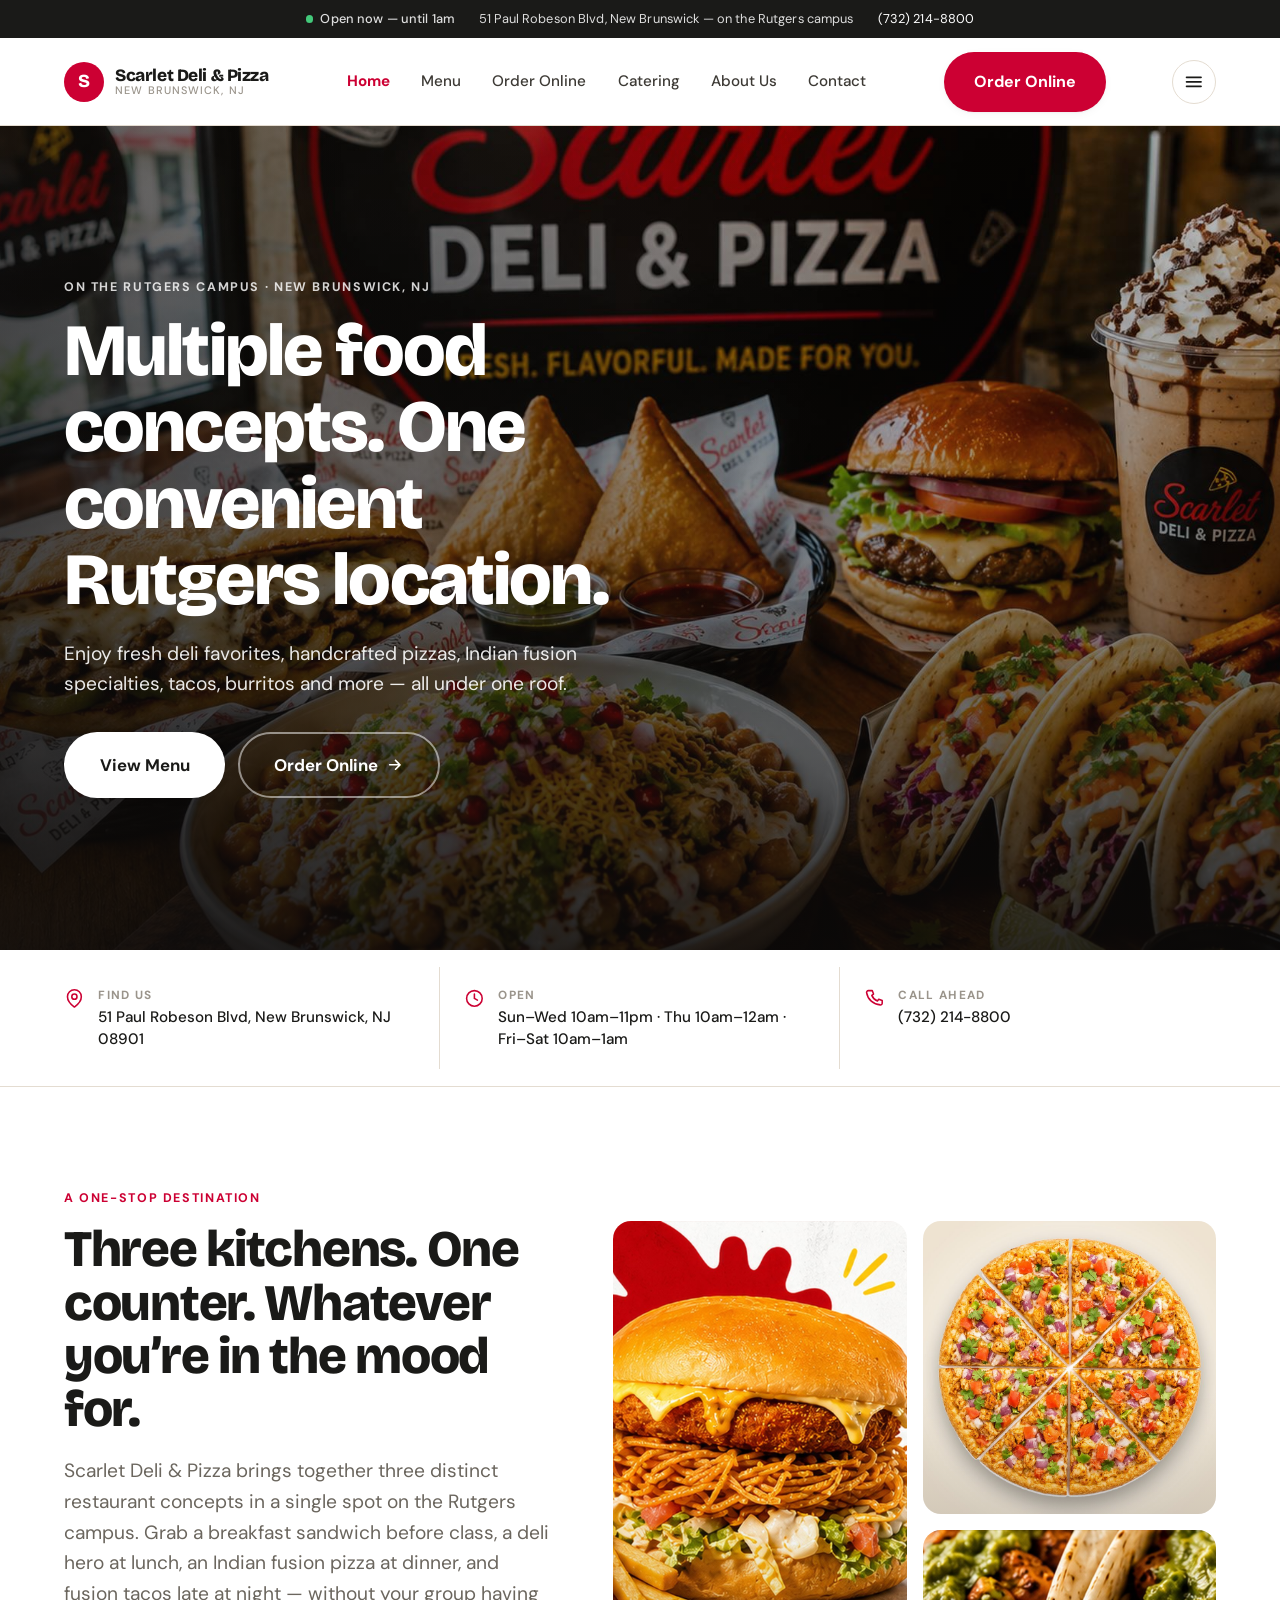
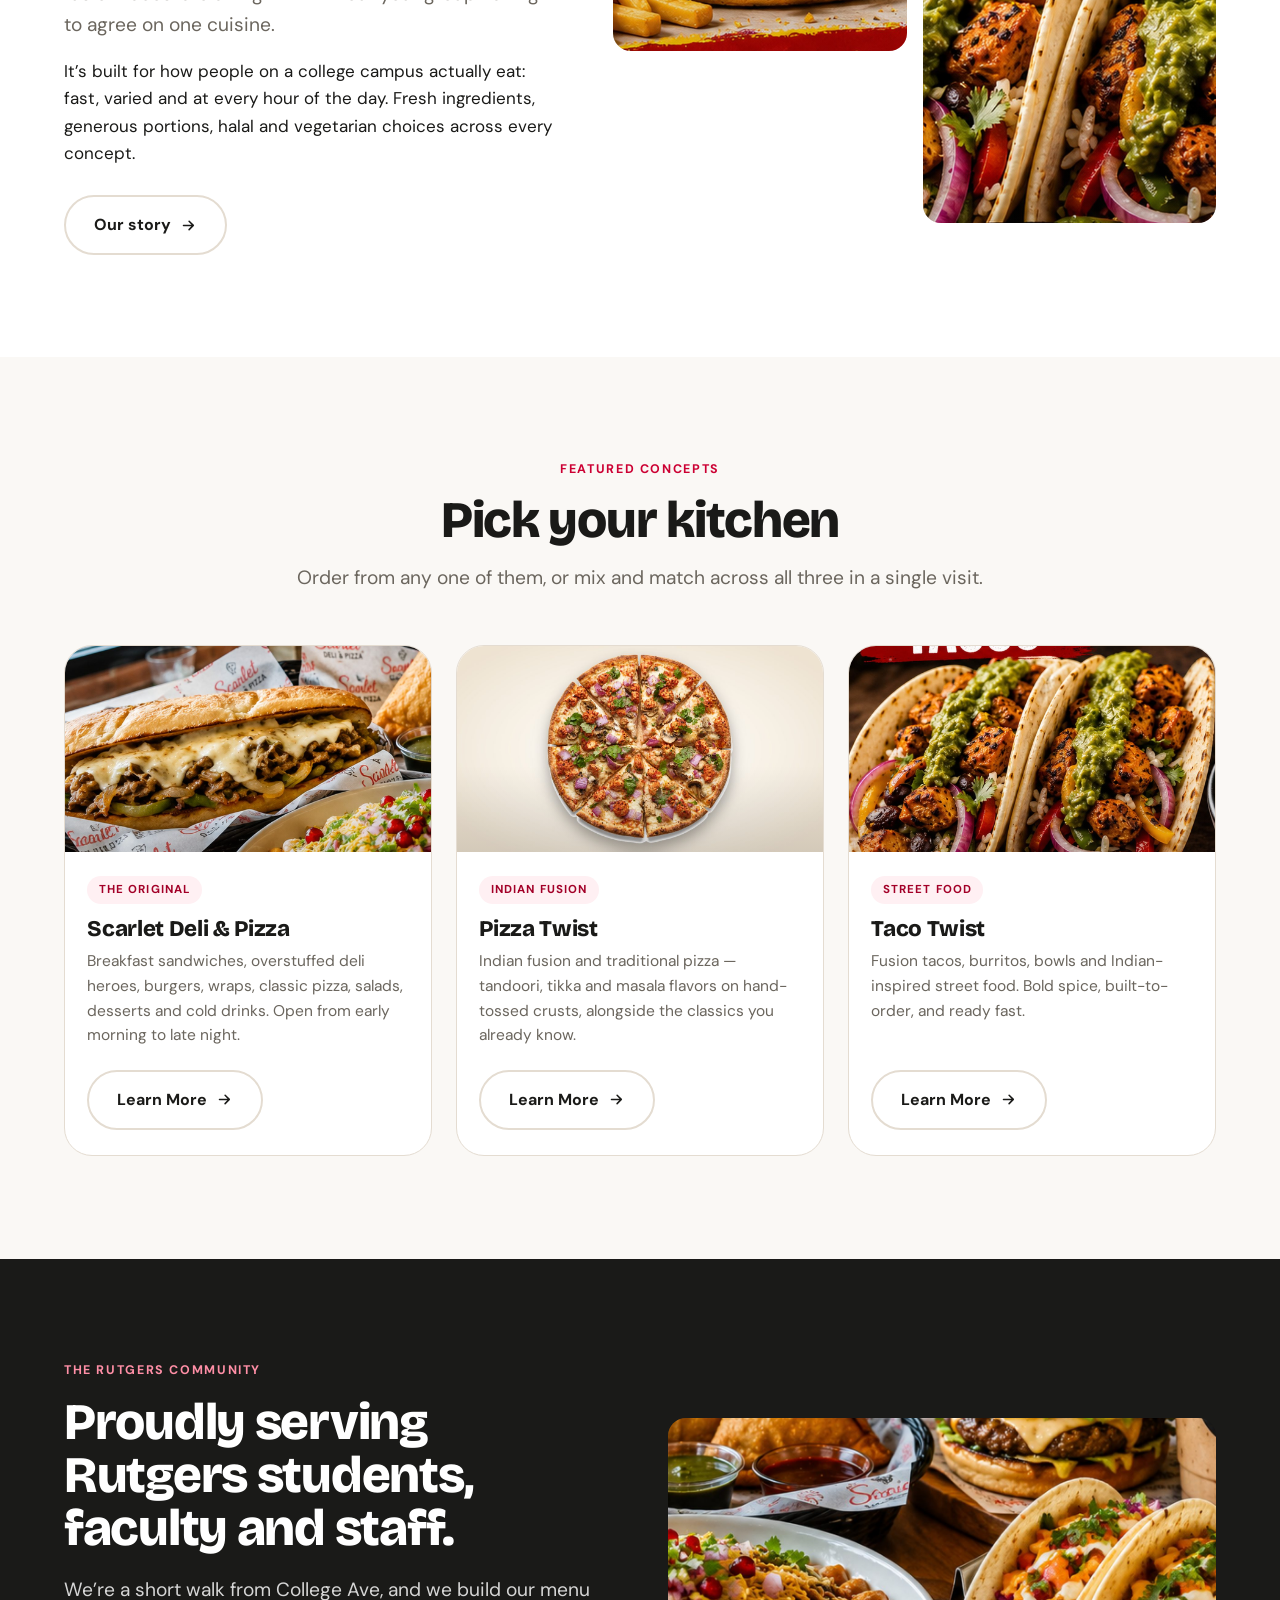
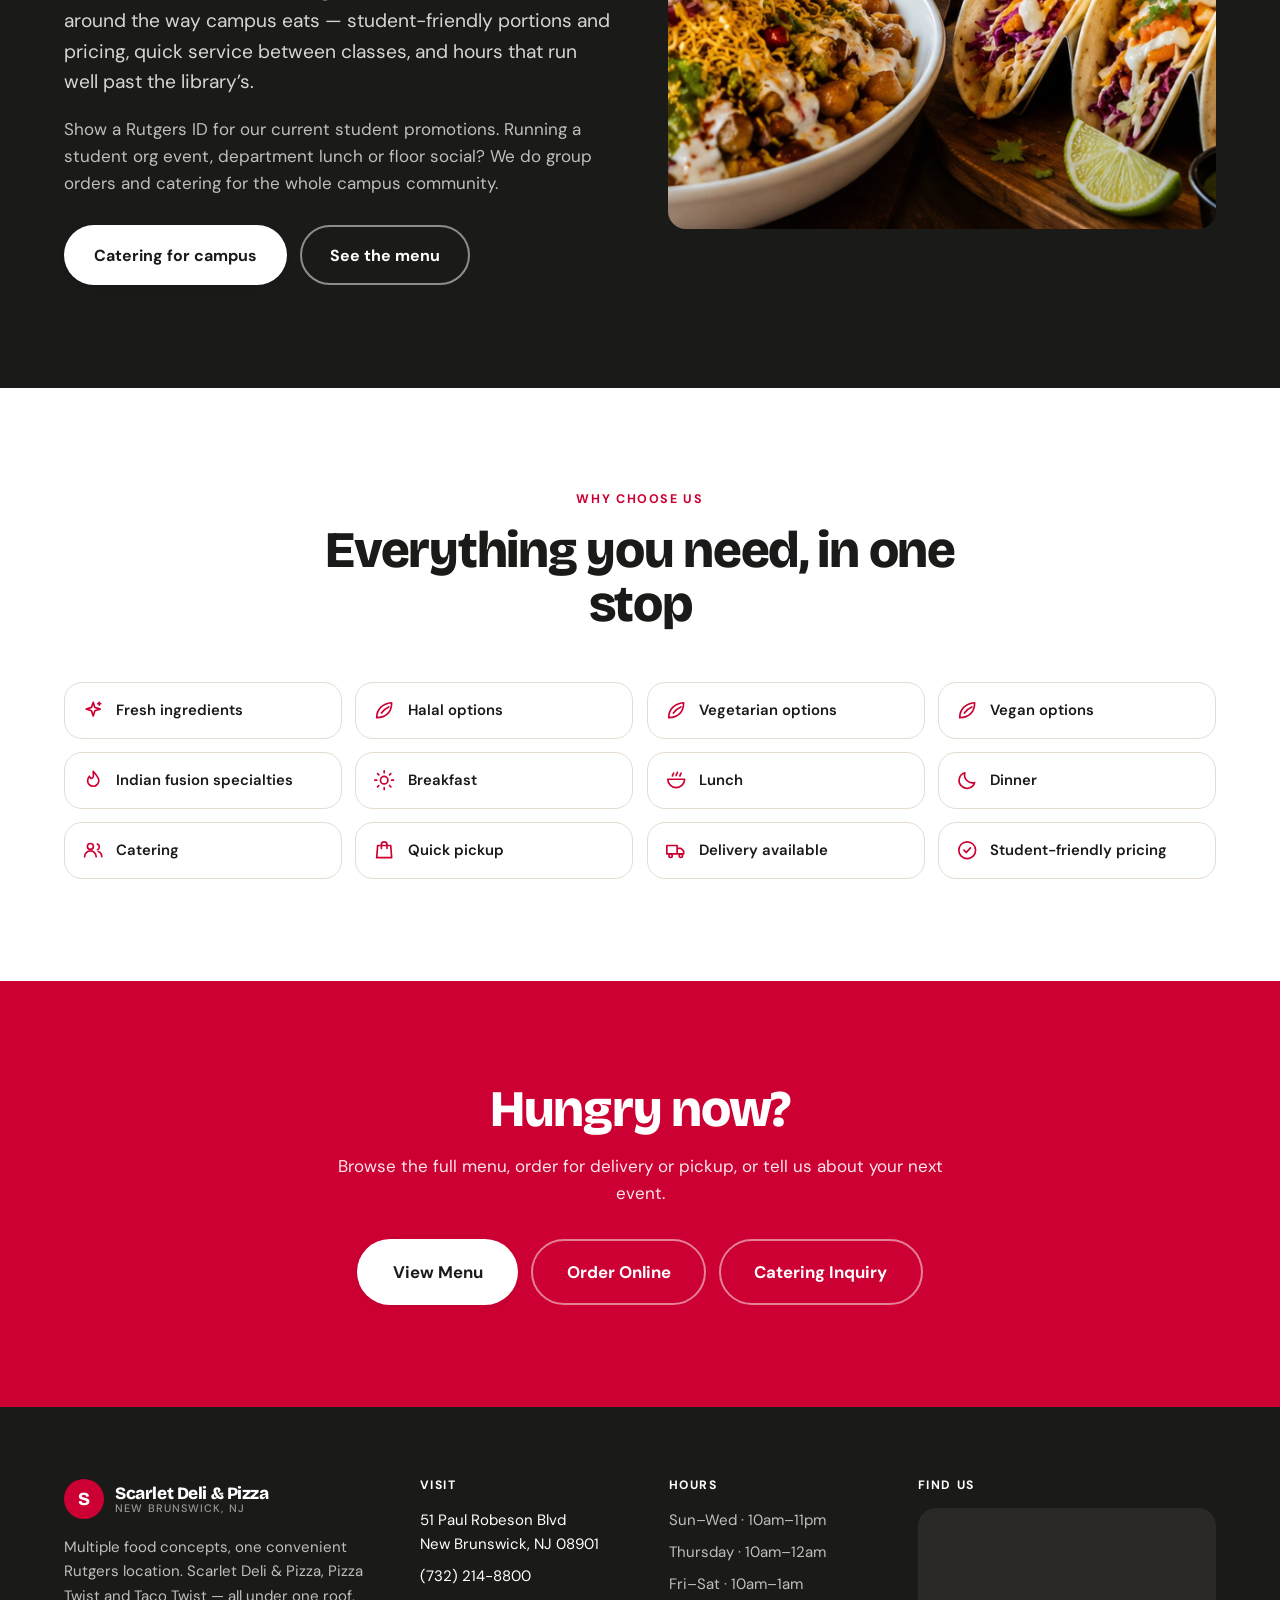
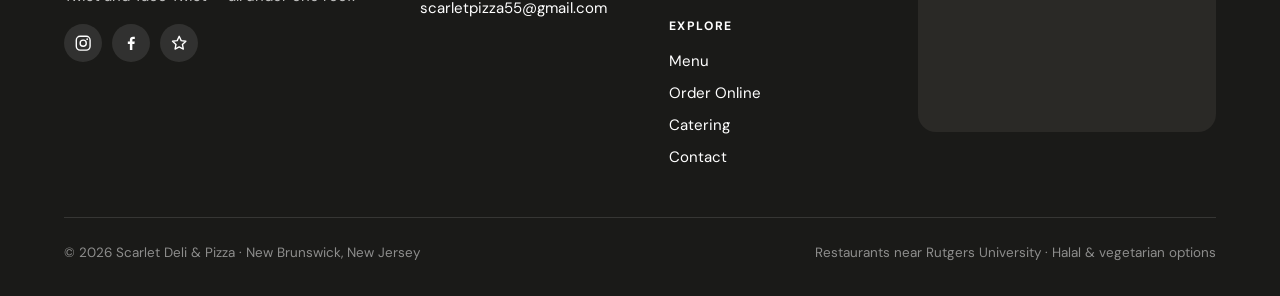
==== index.html @ 585b3545 "Initial Site" ====
<!DOCTYPE html>
<html lang="en">
<head>
<meta charset="utf-8">
<meta name="viewport" content="width=device-width, initial-scale=1">
<title>Scarlet Deli &amp; Pizza | Food Near Rutgers University, New Brunswick NJ</title>
<meta name="description" content="Multi-concept restaurant near Rutgers University in New Brunswick, NJ. Deli sandwiches, burgers, wraps and pizza, plus Pizza Twist Indian fusion pizza and Taco Twist fusion tacos. Halal and vegetarian options. Order online or call ahead.">
<link rel="canonical" href="https://scarletdelipizza.com/index.html">
<meta property="og:title" content="Scarlet Deli &amp; Pizza | Food Near Rutgers University, New Brunswick NJ">
<meta property="og:description" content="Multi-concept restaurant near Rutgers University in New Brunswick, NJ. Deli sandwiches, burgers, wraps and pizza, plus Pizza Twist Indian fusion pizza and Taco Twist fusion tacos. Halal and vegetarian options. Order online or call ahead.">
<meta property="og:type" content="restaurant">
<meta property="og:url" content="https://scarletdelipizza.com/index.html">
<meta name="theme-color" content="#CC0033">

<link rel="preconnect" href="https://fonts.googleapis.com">
<link rel="preconnect" href="https://fonts.gstatic.com" crossorigin>
<link href="https://fonts.googleapis.com/css2?family=Bricolage+Grotesque:opsz,wght@12..96,600;12..96,800&family=DM+Sans:opsz,wght@9..40,400;9..40,500;9..40,700&display=swap" rel="stylesheet">
<link rel="stylesheet" href="style.css">
<script>document.documentElement.className += " js";</script>

<script type="application/ld+json">
{
  "@context": "https://schema.org",
  "@type": "Restaurant",
  "name": "Scarlet Deli & Pizza",
  "description": "Multi-concept restaurant on the Rutgers University campus in New Brunswick, NJ. Deli sandwiches, burgers, wraps, pizza, plus Pizza Twist Indian fusion pizza and Taco Twist fusion tacos.",
  "address": {
    "@type": "PostalAddress",
    "streetAddress": "51 Paul Robeson Blvd",
    "addressLocality": "New Brunswick",
    "addressRegion": "NJ",
    "postalCode": "08901",
    "addressCountry": "US"
  },
  "telephone": "+1-732-214-8800",
  "servesCuisine": ["Deli", "Pizza", "Indian Fusion", "Mexican", "Halal"],
  "priceRange": "$$",
  "url": "https://scarletdelipizza.com/",
  "acceptsReservations": false,
  "openingHoursSpecification": [
    { "@type": "OpeningHoursSpecification", "dayOfWeek": ["Sunday","Monday","Tuesday","Wednesday"], "opens": "10:00", "closes": "23:00" },
    { "@type": "OpeningHoursSpecification", "dayOfWeek": "Thursday", "opens": "10:00", "closes": "00:00" },
    { "@type": "OpeningHoursSpecification", "dayOfWeek": ["Friday","Saturday"], "opens": "10:00", "closes": "01:00" }
  ]
}
</script>
</head>
<body>

<a class="skip" href="#main">Skip to content</a>

<div class="utility">
  <div class="wrap">
    <span class="status" id="status" data-open="unknown">
      <span class="dot" aria-hidden="true"></span>
      <span id="statusText">Open daily &mdash; see hours below</span>
    </span>
    <span>51 Paul Robeson Blvd, New Brunswick &mdash; on the Rutgers campus</span>
    <a href="tel:+17322148800">(732) 214-8800</a>
  </div>
</div>

<header class="site-header">
  <div class="wrap">
    <a class="brand" href="index.html">
      <span class="brand__mark" aria-hidden="true">S</span>
      <span class="brand__name">Scarlet Deli &amp; Pizza
        <span class="brand__sub">New Brunswick, NJ</span>
      </span>
    </a>

    <nav class="nav" aria-label="Main">
        <a href="index.html" aria-current="page">Home</a>
        <a href="menu.html">Menu</a>
        <a href="order.html">Order Online</a>
        <a href="catering.html">Catering</a>
        <a href="about.html">About Us</a>
        <a href="contact.html">Contact</a>
    </nav>

    <a class="btn header-cta" href="order.html">Order Online</a>

    <button class="menu-toggle" id="menuToggle" aria-expanded="false" aria-controls="mobileNav" aria-label="Open menu">
      <svg class="icon-open" viewBox="0 0 24 24" fill="none" stroke="currentColor" stroke-width="2" stroke-linecap="round" aria-hidden="true"><path d="M4 7h16M4 12h16M4 17h16"/></svg>
      <svg class="icon-close" viewBox="0 0 24 24" fill="none" stroke="currentColor" stroke-width="2" stroke-linecap="round" aria-hidden="true"><path d="M6 6l12 12M18 6L6 18"/></svg>
    </button>
  </div>

  <div class="mobile-nav" id="mobileNav">
    <a href="index.html" aria-current="page">Home</a>
    <a href="menu.html">Menu</a>
    <a href="order.html">Order Online</a>
    <a href="catering.html">Catering</a>
    <a href="about.html">About Us</a>
    <a href="contact.html">Contact</a>
    <a class="btn btn--block" href="order.html">Order Online</a>
  </div>
</header>

<main id="main">

  <!-- ========== HERO — photo: img/hero-home.jpg ========== -->
  <section class="hero">
    <div class="hero__media" style="background-image:url('img/hero-home.jpg')" aria-hidden="true"></div>
    <div class="hero__scrim" aria-hidden="true"></div>
    <div class="wrap">
      <div class="hero__inner">
        <p class="eyebrow eyebrow--light">On the Rutgers campus &middot; New Brunswick, NJ</p>
        <h1 class="h-xl">Multiple food concepts. One convenient Rutgers location.</h1>
        <p class="lede lede--light">Enjoy fresh deli favorites, handcrafted pizzas, Indian fusion
          specialties, tacos, burritos and more &mdash; all under one roof.</p>
        <div class="btn-row">
          <a class="btn btn--lg btn--onDark" href="menu.html">View Menu</a>
          <a class="btn btn--lg btn--ghostDark" href="order.html">Order Online <svg viewBox="0 0 24 24" fill="none" stroke="currentColor" stroke-width="2.2" stroke-linecap="round" stroke-linejoin="round" aria-hidden="true"><path d="M5 12h13M13 6l6 6-6 6"/></svg></a>
        </div>
      </div>
    </div>
  </section>

  <section class="infobar">
    <div class="wrap">
      <dl class="infobar__cell">
        <svg viewBox="0 0 24 24" fill="none" stroke="currentColor" stroke-width="1.8" stroke-linecap="round" stroke-linejoin="round" aria-hidden="true"><path d="M20 10c0 6-8 12-8 12s-8-6-8-12a8 8 0 0 1 16 0Z"/><circle cx="12" cy="10" r="3"/></svg>
        <div><dt>Find us</dt>
        <dd><a href="https://maps.google.com/?q=51+Paul+Robeson+Blvd,+New+Brunswick,+NJ+08901">51 Paul Robeson Blvd, New Brunswick, NJ 08901</a></dd></div>
      </dl>
      <dl class="infobar__cell">
        <svg viewBox="0 0 24 24" fill="none" stroke="currentColor" stroke-width="1.8" stroke-linecap="round" stroke-linejoin="round" aria-hidden="true"><circle cx="12" cy="12" r="9"/><path d="M12 7v5l3.5 2"/></svg>
        <div><dt>Open</dt>
        <dd>Sun&ndash;Wed 10am&ndash;11pm &middot; Thu 10am&ndash;12am &middot; Fri&ndash;Sat 10am&ndash;1am</dd></div>
      </dl>
      <dl class="infobar__cell">
        <svg viewBox="0 0 24 24" fill="none" stroke="currentColor" stroke-width="1.8" stroke-linecap="round" stroke-linejoin="round" aria-hidden="true"><path d="M6.5 3h3l1.5 4-2 1.5a12 12 0 0 0 6.5 6.5L17 13l4 1.5v3a2 2 0 0 1-2.2 2A17 17 0 0 1 3 5.2 2 2 0 0 1 5 3h1.5Z"/></svg>
        <div><dt>Call ahead</dt>
        <dd><a href="tel:+17322148800">(732) 214-8800</a></dd></div>
      </dl>
    </div>
  </section>

  <!-- ========== ABOUT ========== -->
  <section class="section">
    <div class="wrap">
      <div class="split split--wideMedia">
        <div class="reveal">
          <p class="eyebrow">A one-stop destination</p>
          <h2 class="h-lg">Three kitchens. One counter. Whatever you&rsquo;re in the mood for.</h2>
          <p class="lede" style="margin-top:1.25rem">Scarlet Deli &amp; Pizza brings together three
            distinct restaurant concepts in a single spot on the Rutgers campus. Grab a breakfast
            sandwich before class, a deli hero at lunch, an Indian fusion pizza at dinner, and
            fusion tacos late at night &mdash; without your group having to agree on one cuisine.</p>
          <p>It&rsquo;s built for how people on a college campus actually eat: fast, varied and
            at every hour of the day. Fresh ingredients, generous portions, halal and vegetarian
            choices across every concept.</p>
          <div class="btn-row" style="margin-top:1.75rem">
            <a class="btn btn--outline" href="about.html">Our story <svg viewBox="0 0 24 24" fill="none" stroke="currentColor" stroke-width="2.2" stroke-linecap="round" stroke-linejoin="round" aria-hidden="true"><path d="M5 12h13M13 6l6 6-6 6"/></svg></a>
          </div>
        </div>
        <div class="media-stack reveal">
          <div class="photo" style="background-image:url('img/tall-burger.jpg')"></div>
          <div class="photo photo--square" style="background-image:url('img/sq-tikka-pizza.jpg')"></div>
          <div class="photo photo--square" style="background-image:url('img/sq-tacos.jpg')"></div>
        </div>
      </div>
    </div>
  </section>

  <!-- ========== FEATURED CONCEPTS ========== -->
  <section class="section section--canvas">
    <div class="wrap">
      <div class="section-head is-centred reveal">
        <p class="eyebrow">Featured concepts</p>
        <h2 class="h-lg">Pick your kitchen</h2>
        <p class="lede">Order from any one of them, or mix and match across all three in a single visit.</p>
      </div>

      <div class="grid grid--3">

        <article class="card reveal">
          <div class="photo photo--wide" style="background-image:url('img/card-deli.jpg')"></div>
          <div class="card__body">
            <span class="card__tag">The original</span>
            <h3 class="h-sm">Scarlet Deli &amp; Pizza</h3>
            <p>Breakfast sandwiches, overstuffed deli heroes, burgers, wraps, classic pizza,
              salads, desserts and cold drinks. Open from early morning to late night.</p>
            <a class="btn btn--outline" href="menu.html#scarlet-menu">Learn More <svg viewBox="0 0 24 24" fill="none" stroke="currentColor" stroke-width="2.2" stroke-linecap="round" stroke-linejoin="round" aria-hidden="true"><path d="M5 12h13M13 6l6 6-6 6"/></svg></a>
          </div>
        </article>

        <article class="card reveal">
          <div class="photo photo--wide" style="background-image:url('img/card-pizzatwist.jpg')"></div>
          <div class="card__body">
            <span class="card__tag">Indian fusion</span>
            <h3 class="h-sm">Pizza Twist</h3>
            <p>Indian fusion and traditional pizza &mdash; tandoori, tikka and masala flavors on
              hand-tossed crusts, alongside the classics you already know.</p>
            <a class="btn btn--outline" href="menu.html#pizza-twist">Learn More <svg viewBox="0 0 24 24" fill="none" stroke="currentColor" stroke-width="2.2" stroke-linecap="round" stroke-linejoin="round" aria-hidden="true"><path d="M5 12h13M13 6l6 6-6 6"/></svg></a>
          </div>
        </article>

        <article class="card reveal">
          <div class="photo photo--wide" style="background-image:url('img/card-tacotwist.jpg')"></div>
          <div class="card__body">
            <span class="card__tag">Street food</span>
            <h3 class="h-sm">Taco Twist</h3>
            <p>Fusion tacos, burritos, bowls and Indian-inspired street food. Bold spice,
              built-to-order, and ready fast.</p>
            <a class="btn btn--outline" href="menu.html#taco-twist">Learn More <svg viewBox="0 0 24 24" fill="none" stroke="currentColor" stroke-width="2.2" stroke-linecap="round" stroke-linejoin="round" aria-hidden="true"><path d="M5 12h13M13 6l6 6-6 6"/></svg></a>
          </div>
        </article>

      </div>
    </div>
  </section>

  <!-- ========== RUTGERS COMMUNITY ========== -->
  <section class="section section--ink">
    <div class="wrap">
      <div class="split split--reverse">
        <div class="photo reveal" style="background-image:url('img/community.jpg');aspect-ratio:4/3"></div>
        <div class="reveal">
          <p class="eyebrow" style="color:#FF8FA6">The Rutgers community</p>
          <h2 class="h-lg">Proudly serving Rutgers students, faculty and staff.</h2>
          <p class="lede" style="color:rgba(255,255,255,.82);margin-top:1.25rem">
            We&rsquo;re a short walk from College Ave, and we build our menu around the way campus
            eats &mdash; student-friendly portions and pricing, quick service between classes,
            and hours that run well past the library&rsquo;s.</p>
          <p style="color:rgba(255,255,255,.72)">Show a Rutgers ID for our current student promotions.
            Running a student org event, department lunch or floor social? We do group orders and
            catering for the whole campus community.</p>
          <div class="btn-row" style="margin-top:1.75rem">
            <a class="btn btn--onDark" href="catering.html">Catering for campus</a>
            <a class="btn btn--ghostDark" href="menu.html">See the menu</a>
          </div>
        </div>
      </div>
    </div>
  </section>

  <!-- ========== WHY CHOOSE US ========== -->
  <section class="section">
    <div class="wrap">
      <div class="section-head is-centred reveal">
        <p class="eyebrow">Why choose us</p>
        <h2 class="h-lg">Everything you need, in one stop</h2>
      </div>
      <div class="features">
        <div class="feature reveal"><svg viewBox="0 0 24 24" fill="none" stroke="currentColor" stroke-width="1.8" stroke-linecap="round" stroke-linejoin="round" aria-hidden="true"><path d="M12 3.5 13.8 9 19.5 10.8 13.8 12.6 12 18.2 10.2 12.6 4.5 10.8 10.2 9z"/><path d="M18.5 3.5v3M17 5h3"/></svg><span>Fresh ingredients</span></div>
        <div class="feature reveal"><svg viewBox="0 0 24 24" fill="none" stroke="currentColor" stroke-width="1.8" stroke-linecap="round" stroke-linejoin="round" aria-hidden="true"><path d="M4 20c0-9 6-15 16-16 0 10-6 16-16 16Z"/><path d="M9 15c2-3 4.5-5 8-6.5"/></svg><span>Halal options</span></div>
        <div class="feature reveal"><svg viewBox="0 0 24 24" fill="none" stroke="currentColor" stroke-width="1.8" stroke-linecap="round" stroke-linejoin="round" aria-hidden="true"><path d="M4 20c0-9 6-15 16-16 0 10-6 16-16 16Z"/><path d="M9 15c2-3 4.5-5 8-6.5"/></svg><span>Vegetarian options</span></div>
        <div class="feature reveal"><svg viewBox="0 0 24 24" fill="none" stroke="currentColor" stroke-width="1.8" stroke-linecap="round" stroke-linejoin="round" aria-hidden="true"><path d="M4 20c0-9 6-15 16-16 0 10-6 16-16 16Z"/><path d="M9 15c2-3 4.5-5 8-6.5"/></svg><span>Vegan options</span></div>
        <div class="feature reveal"><svg viewBox="0 0 24 24" fill="none" stroke="currentColor" stroke-width="1.8" stroke-linecap="round" stroke-linejoin="round" aria-hidden="true"><path d="M12 2.5c3.5 4 6 6.5 6 10a6 6 0 0 1-12 0c0-2 .8-3.4 2-4.8.4 1.4 1.3 2.3 2.4 2.3 1.6 0 2.2-1.6 1.6-7.5Z"/></svg><span>Indian fusion specialties</span></div>
        <div class="feature reveal"><svg viewBox="0 0 24 24" fill="none" stroke="currentColor" stroke-width="1.8" stroke-linecap="round" stroke-linejoin="round" aria-hidden="true"><circle cx="12" cy="12" r="4"/><path d="M12 2v2M12 20v2M4.9 4.9l1.4 1.4M17.7 17.7l1.4 1.4M2 12h2M20 12h2M4.9 19.1l1.4-1.4M17.7 6.3l1.4-1.4"/></svg><span>Breakfast</span></div>
        <div class="feature reveal"><svg viewBox="0 0 24 24" fill="none" stroke="currentColor" stroke-width="1.8" stroke-linecap="round" stroke-linejoin="round" aria-hidden="true"><path d="M3 11h18a9 9 0 0 1-9 9 9 9 0 0 1-9-9Z"/><path d="M8 7.5c0-1.5 1.2-2 1.2-3M12 7c0-1.8 1.4-2.3 1.4-3.5M16 7.5c0-1.5 1.2-2 1.2-3"/></svg><span>Lunch</span></div>
        <div class="feature reveal"><svg viewBox="0 0 24 24" fill="none" stroke="currentColor" stroke-width="1.8" stroke-linecap="round" stroke-linejoin="round" aria-hidden="true"><path d="M20 14.5A8.5 8.5 0 0 1 9.5 4a8.5 8.5 0 1 0 10.5 10.5Z"/></svg><span>Dinner</span></div>
        <div class="feature reveal"><svg viewBox="0 0 24 24" fill="none" stroke="currentColor" stroke-width="1.8" stroke-linecap="round" stroke-linejoin="round" aria-hidden="true"><circle cx="9" cy="8" r="3.2"/><path d="M2.8 19a6.2 6.2 0 0 1 12.4 0"/><path d="M16.5 5.5a3.2 3.2 0 0 1 0 6M17.5 13.4A6.2 6.2 0 0 1 21.2 19"/></svg><span>Catering</span></div>
        <div class="feature reveal"><svg viewBox="0 0 24 24" fill="none" stroke="currentColor" stroke-width="1.8" stroke-linecap="round" stroke-linejoin="round" aria-hidden="true"><path d="M5 7h14l1 13H4L5 7Z"/><path d="M9 10V6a3 3 0 0 1 6 0v4"/></svg><span>Quick pickup</span></div>
        <div class="feature reveal"><svg viewBox="0 0 24 24" fill="none" stroke="currentColor" stroke-width="1.8" stroke-linecap="round" stroke-linejoin="round" aria-hidden="true"><path d="M2 7h11v9H2zM13 10h4l3 3v3h-7z"/><circle cx="6" cy="18" r="1.8"/><circle cx="17" cy="18" r="1.8"/></svg><span>Delivery available</span></div>
        <div class="feature reveal"><svg viewBox="0 0 24 24" fill="none" stroke="currentColor" stroke-width="1.8" stroke-linecap="round" stroke-linejoin="round" aria-hidden="true"><circle cx="12" cy="12" r="9"/><path d="m8.5 12 2.5 2.5 4.5-5"/></svg><span>Student-friendly pricing</span></div>
      </div>
    </div>
  </section>

  <!-- ========== CTA ========== -->
  <section class="section cta-band">
    <div class="wrap">
      <h2 class="h-lg">Hungry now?</h2>
      <p>Browse the full menu, order for delivery or pickup, or tell us about your next event.</p>
      <div class="btn-row">
        <a class="btn btn--lg btn--onDark" href="menu.html">View Menu</a>
        <a class="btn btn--lg btn--ghostDark" href="order.html">Order Online</a>
        <a class="btn btn--lg btn--ghostDark" href="catering.html">Catering Inquiry</a>
      </div>
    </div>
  </section>

</main>

<footer class="site-footer">
  <div class="wrap">
    <div class="footer-grid">

      <div class="footer-brand">
        <a class="brand" href="index.html">
          <span class="brand__mark" aria-hidden="true">S</span>
          <span class="brand__name">Scarlet Deli &amp; Pizza
            <span class="brand__sub">New Brunswick, NJ</span>
          </span>
        </a>
        <p>Multiple food concepts, one convenient Rutgers location. Scarlet Deli &amp; Pizza,
          Pizza Twist and Taco Twist &mdash; all under one roof.</p>
        <div class="socials">
          <a href="#" aria-label="Instagram"><svg viewBox="0 0 24 24" fill="none" stroke="currentColor" stroke-width="1.8" aria-hidden="true"><rect x="3" y="3" width="18" height="18" rx="5"/><circle cx="12" cy="12" r="4"/><circle cx="17.2" cy="6.8" r="1.1" fill="currentColor" stroke="none"/></svg></a>
          <a href="#" aria-label="Facebook"><svg viewBox="0 0 24 24" fill="currentColor" aria-hidden="true"><path d="M13.5 21v-8h2.7l.4-3.1h-3.1V7.9c0-.9.25-1.5 1.55-1.5h1.65V3.63A22 22 0 0 0 14.3 3.5c-2.4 0-4 1.46-4 4.15V9.9H7.6V13h2.7v8z"/></svg></a>
          <a href="https://maps.google.com/?q=51+Paul+Robeson+Blvd,+New+Brunswick,+NJ+08901" aria-label="Google Business Profile"><svg viewBox="0 0 24 24" fill="none" stroke="currentColor" stroke-width="1.8" stroke-linecap="round" stroke-linejoin="round" aria-hidden="true"><path d="m12 3 2.6 5.6 6.1.8-4.5 4.2 1.2 6L12 16.8 6.6 19.6l1.2-6L3.3 9.4l6.1-.8z"/></svg></a>
        </div>
      </div>

      <div>
        <h4>Visit</h4>
        <p><a href="https://maps.google.com/?q=51+Paul+Robeson+Blvd,+New+Brunswick,+NJ+08901">51 Paul Robeson Blvd<br>New Brunswick, NJ 08901</a></p>
        <p><a href="tel:+17322148800">(732) 214-8800</a></p>
        <p><a href="mailto:scarletpizza55@gmail.com">scarletpizza55@gmail.com</a></p>
      </div>

      <div>
        <h4>Hours</h4>
        <ul>
          <li>Sun&ndash;Wed &middot; 10am&ndash;11pm</li>
          <li>Thursday &middot; 10am&ndash;12am</li>
          <li>Fri&ndash;Sat &middot; 10am&ndash;1am</li>
        </ul>
        <h4 style="margin-top:1.5rem">Explore</h4>
        <ul>
          <li><a href="menu.html">Menu</a></li>
          <li><a href="order.html">Order Online</a></li>
          <li><a href="catering.html">Catering</a></li>
          <li><a href="contact.html">Contact</a></li>
        </ul>
      </div>

      <div>
        <h4>Find us</h4>
        <div class="footer-map">
          <iframe src="https://www.google.com/maps?q=51+Paul+Robeson+Blvd,+New+Brunswick,+NJ+08901&amp;output=embed"
                  loading="lazy" referrerpolicy="no-referrer-when-downgrade"
                  title="Map to Scarlet Deli and Pizza"></iframe>
        </div>
      </div>

    </div>

    <div class="colophon">
      <span>&copy; <span id="year">2026</span> Scarlet Deli &amp; Pizza &middot; New Brunswick, New Jersey</span>
      <span>Restaurants near Rutgers University &middot; Halal &amp; vegetarian options</span>
    </div>
  </div>
</footer>

<script src="app.js"></script>
</body>
</html>
---- style.css ----
/* ============================================================
   Scarlet Deli & Pizza
   Modern fast-casual. White canvas, Rutgers scarlet accent.
   All design tokens live in :root — change them once, here.
   ============================================================ */

:root {
  /* Colour */
  --white:       #FFFFFF;
  --canvas:      #FAF8F5;
  --sand:        #F1ECE4;
  --sand-line:   #E4DCD1;
  --ink:         #1A1A18;
  --ink-2:       #3D3A35;
  --ink-soft:    #6B665E;
  --ink-faint:   #9A948B;
  --scarlet:     #CC0033;
  --scarlet-dk:  #A30028;
  --scarlet-tint:#FFF0F3;
  --leaf:        #2E7D52;
  --leaf-tint:   #EDF6F1;

  /* Type */
  --display: 'Bricolage Grotesque', 'Helvetica Neue', sans-serif;
  --body:    'DM Sans', -apple-system, BlinkMacSystemFont, sans-serif;

  /* Shape */
  --r-sm: 10px;
  --r:    18px;
  --r-lg: 28px;
  --pill: 999px;

  /* Elevation */
  --e1: 0 1px 2px rgba(26,26,24,.04), 0 2px 8px rgba(26,26,24,.04);
  --e2: 0 2px 4px rgba(26,26,24,.04), 0 12px 32px rgba(26,26,24,.08);
  --e3: 0 4px 8px rgba(26,26,24,.05), 0 24px 56px rgba(26,26,24,.12);

  /* Layout */
  --wrap: 75rem;
  --gutter: 1.5rem;
  --section: clamp(3.75rem, 8vw, 7rem);
}

*, *::before, *::after { box-sizing: border-box; }

html { -webkit-text-size-adjust: 100%; scroll-behavior: smooth; scroll-padding-top: 6rem; }

body {
  margin: 0;
  background: var(--white);
  color: var(--ink);
  font-family: var(--body);
  font-size: 1.0625rem;
  line-height: 1.6;
  -webkit-font-smoothing: antialiased;
  overflow-x: hidden;
}

img, svg { max-width: 100%; display: block; }
a { color: var(--scarlet-dk); }

:focus-visible { outline: 3px solid var(--scarlet); outline-offset: 3px; border-radius: 4px; }

.wrap { width: 100%; max-width: var(--wrap); margin-inline: auto; padding-inline: var(--gutter); }
.wrap--narrow { max-width: 52rem; }

.sr-only {
  position: absolute; width: 1px; height: 1px; padding: 0; margin: -1px;
  overflow: hidden; clip: rect(0 0 0 0); white-space: nowrap; border: 0;
}

.skip {
  position: absolute; left: -9999px; top: 0; z-index: 200;
  background: var(--ink); color: #fff; padding: .8rem 1.2rem; border-radius: 0 0 var(--r-sm) 0;
}
.skip:focus { left: 0; }

/* ============================================================
   Typography
   ============================================================ */

h1, h2, h3, h4 {
  font-family: var(--display);
  font-weight: 800;
  letter-spacing: -.025em;
  line-height: 1.04;
  margin: 0;
  font-variation-settings: "wdth" 100;
}

.h-xl { font-size: clamp(2.6rem, 6.2vw, 4.6rem); }
.h-lg { font-size: clamp(2.1rem, 4.4vw, 3.2rem); }
.h-md { font-size: clamp(1.5rem, 2.6vw, 2rem); }
.h-sm { font-size: clamp(1.2rem, 2vw, 1.4rem); letter-spacing: -.015em; }

.eyebrow {
  font-family: var(--body);
  font-size: .78rem; font-weight: 700;
  letter-spacing: .13em; text-transform: uppercase;
  color: var(--scarlet); margin: 0 0 .9rem;
}
.eyebrow--light { color: rgba(255,255,255,.82); }

.lede { font-size: clamp(1.05rem, 1.5vw, 1.2rem); color: var(--ink-soft); line-height: 1.6; }
.lede--light { color: rgba(255,255,255,.9); }

p { margin: 0 0 1.1rem; }
p:last-child { margin-bottom: 0; }

/* ============================================================
   Buttons
   ============================================================ */

.btn {
  display: inline-flex; align-items: center; justify-content: center; gap: .55rem;
  font-family: var(--body); font-weight: 700; font-size: 1rem;
  padding: .95rem 1.75rem; border-radius: var(--pill);
  border: 2px solid transparent; text-decoration: none; cursor: pointer;
  background: var(--scarlet); color: #fff;
  transition: background .18s ease, transform .18s ease, box-shadow .18s ease, color .18s ease;
  box-shadow: var(--e1);
}
.btn:hover { background: var(--scarlet-dk); transform: translateY(-2px); box-shadow: var(--e2); }
.btn:active { transform: translateY(0); }

.btn--ink { background: var(--ink); }
.btn--ink:hover { background: #000; }

.btn--outline { background: transparent; color: var(--ink); border-color: var(--sand-line); box-shadow: none; }
.btn--outline:hover { background: var(--canvas); border-color: var(--ink); color: var(--ink); }

.btn--onDark { background: #fff; color: var(--ink); }
.btn--onDark:hover { background: #fff; color: var(--scarlet); }

.btn--ghostDark { background: transparent; color: #fff; border-color: rgba(255,255,255,.5); box-shadow: none; }
.btn--ghostDark:hover { background: rgba(255,255,255,.12); border-color: #fff; }

.btn--lg { font-size: 1.05rem; padding: 1.1rem 2.1rem; }
.btn--block { width: 100%; }

.btn svg { width: 1.05em; height: 1.05em; flex: none; }

.btn-row { display: flex; flex-wrap: wrap; gap: .8rem; }

/* ============================================================
   Header
   ============================================================ */

.utility {
  background: var(--ink); color: rgba(255,255,255,.86);
  font-size: .8rem; letter-spacing: .01em;
}
.utility .wrap {
  display: flex; flex-wrap: wrap; align-items: center; justify-content: center;
  gap: .35rem 1.5rem; padding-block: .55rem; text-align: center;
}
.utility a { color: #fff; text-decoration: none; }
.utility a:hover { color: #FFB3C4; }

.status { display: inline-flex; align-items: center; gap: .45rem; font-weight: 500; }
.status .dot { width: .48rem; height: .48rem; border-radius: 50%; background: var(--ink-faint); flex: none; }
.status[data-open="yes"] .dot { background: #43C97A; }
.status[data-open="no"] .dot { background: #FF6B85; }

.site-header {
  position: sticky; top: 0; z-index: 100;
  background: rgba(255,255,255,.92);
  backdrop-filter: saturate(180%) blur(14px);
  -webkit-backdrop-filter: saturate(180%) blur(14px);
  border-bottom: 1px solid var(--sand-line);
}
.site-header .wrap {
  display: flex; align-items: center; justify-content: space-between;
  gap: 1rem; padding-block: .85rem;
}

.brand { display: inline-flex; align-items: center; gap: .7rem; text-decoration: none; color: var(--ink); }
.brand__mark {
  width: 2.5rem; height: 2.5rem; border-radius: 50%;
  background: var(--scarlet); color: #fff; flex: none;
  display: grid; place-items: center;
  font-family: var(--display); font-weight: 800; font-size: 1.15rem; letter-spacing: -.03em;
}
.brand__name {
  font-family: var(--display); font-weight: 800; font-size: 1.08rem;
  letter-spacing: -.025em; line-height: 1.1;
}
.brand__sub { display: block; font-family: var(--body); font-weight: 500; font-size: .68rem; letter-spacing: .1em; text-transform: uppercase; color: var(--ink-faint); }

.nav { display: none; align-items: center; gap: .35rem; }
.nav a {
  font-size: .95rem; font-weight: 500; color: var(--ink-2);
  text-decoration: none; padding: .5rem .8rem; border-radius: var(--pill);
  transition: background .16s ease, color .16s ease;
}
.nav a:hover { background: var(--canvas); color: var(--ink); }
.nav a[aria-current="page"] { color: var(--scarlet); font-weight: 700; }

.header-cta { display: none; }

@media (min-width: 62rem) {
  .nav { display: flex; }
  .header-cta { display: inline-flex; }
  .menu-toggle { display: none; }
}

.menu-toggle {
  display: inline-flex; align-items: center; justify-content: center;
  width: 2.75rem; height: 2.75rem; border-radius: var(--pill);
  border: 1px solid var(--sand-line); background: var(--white); cursor: pointer;
  color: var(--ink);
}
.menu-toggle svg { width: 1.35rem; height: 1.35rem; }
.menu-toggle .icon-close { display: none; }
.menu-toggle[aria-expanded="true"] .icon-open { display: none; }
.menu-toggle[aria-expanded="true"] .icon-close { display: block; }

.mobile-nav {
  display: none; border-top: 1px solid var(--sand-line);
  background: var(--white); padding: 1rem var(--gutter) 1.75rem;
}
.mobile-nav.is-open { display: block; }
.mobile-nav a {
  display: block; padding: .85rem .25rem; font-size: 1.1rem; font-weight: 600;
  color: var(--ink); text-decoration: none; border-bottom: 1px solid var(--sand-line);
}
.mobile-nav a[aria-current="page"] { color: var(--scarlet); }
.mobile-nav .btn { margin-top: 1.25rem; }
@media (min-width: 62rem) { .mobile-nav { display: none !important; } }

/* ============================================================
   Photo slots
   Swap for a real image:
   <div class="photo" style="background-image:url('img/pizza.jpg')"></div>
   ============================================================ */

.photo {
  position: relative; overflow: hidden;
  border-radius: var(--r);
  background-color: var(--sand);
  background-size: cover; background-position: center;
  aspect-ratio: 4/3;
}
/* Soft grounding gradient. Keeps photos from floating against white cards
   without washing out the food. */
.photo::after {
  content: ""; position: absolute; inset: 0;
  background: linear-gradient(to top, rgba(20,16,12,.12), transparent 42%);
}
.photo--tall { aspect-ratio: 3/4; }
.photo--wide { aspect-ratio: 16/9; }
.photo--square { aspect-ratio: 1/1; }

/* Warm, food-adjacent gradient fallbacks so empty slots still look composed */
.ph-1 { background-image: linear-gradient(145deg,#D8542B,#E8963F 55%,#F2C97A); }
.ph-2 { background-image: linear-gradient(145deg,#8E1B1B,#C43B2C 55%,#E8873F); }
.ph-3 { background-image: linear-gradient(145deg,#2C4A33,#4E8455 55%,#A8C77A); }
.ph-4 { background-image: linear-gradient(145deg,#4A2C18,#8A5A2B 55%,#D8A75A); }
.ph-5 { background-image: linear-gradient(145deg,#6B1026,#B01E3C 55%,#E5715F); }
.ph-6 { background-image: linear-gradient(145deg,#1E3A4A,#3E7A82 55%,#96C4B0); }
.ph-7 { background-image: linear-gradient(145deg,#3A2A1A,#7A5230 55%,#E0B072); }
.ph-8 { background-image: linear-gradient(145deg,#5A2410,#A85228 55%,#EFB569); }

/* ============================================================
   Sections
   ============================================================ */

.section { padding-block: var(--section); }
.section--canvas { background: var(--canvas); }
.section--sand { background: var(--sand); }
.section--ink { background: var(--ink); color: #fff; }
.section--scarlet { background: var(--scarlet); color: #fff; }
.section--tight { padding-block: clamp(2.5rem, 5vw, 4rem); }

.section-head { max-width: 46rem; margin-bottom: clamp(2.25rem, 4vw, 3.25rem); }
.section-head.is-centred { margin-inline: auto; text-align: center; }
.section-head h2 { margin-bottom: 1rem; }

/* ============================================================
   Hero
   ============================================================ */

.hero { position: relative; background: var(--ink); overflow: hidden; }
.hero__media {
  position: absolute; inset: 0;
  background-size: cover; background-position: center;
  background-image: linear-gradient(145deg,#7A1A16,#C4432A 45%,#E89B45);
}
.hero__scrim {
  position: absolute; inset: 0;
  background:
    linear-gradient(to top, rgba(12,10,9,.86) 0%, rgba(12,10,9,.45) 45%, rgba(12,10,9,.25) 100%),
    linear-gradient(to right, rgba(12,10,9,.6), transparent 65%);
}
.hero .wrap {
  position: relative; z-index: 2;
  padding-block: clamp(5rem, 14vw, 9.5rem);
  color: #fff;
}
.hero__inner { max-width: 42rem; }
.hero h1 { margin-bottom: 1.25rem; text-wrap: balance; }
.hero .lede { margin-bottom: 2rem; max-width: 36rem; }

.hero--page .wrap { padding-block: clamp(3.5rem, 8vw, 5.5rem); }
.hero--page h1 { margin-bottom: .9rem; }

/* Info bar under the hero */
.infobar { background: var(--white); border-bottom: 1px solid var(--sand-line); }
.infobar .wrap {
  display: grid; grid-template-columns: 1fr; gap: 0;
  padding-inline: 0;
}
.infobar__cell {
  display: flex; gap: .85rem; align-items: flex-start;
  padding: 1.15rem var(--gutter);
  border-bottom: 1px solid var(--sand-line);
}
.infobar__cell:last-child { border-bottom: 0; }
.infobar__cell svg { width: 1.3rem; height: 1.3rem; color: var(--scarlet); flex: none; margin-top: .15rem; }
.infobar__cell dt { font-size: .74rem; font-weight: 700; letter-spacing: .11em; text-transform: uppercase; color: var(--ink-faint); }
.infobar__cell dd { margin: .1rem 0 0; font-size: .95rem; font-weight: 500; line-height: 1.45; }
.infobar__cell dd a { color: var(--ink); text-decoration: none; }
.infobar__cell dd a:hover { color: var(--scarlet); }
@media (min-width: 48rem) {
  .infobar .wrap { grid-template-columns: repeat(3, 1fr); }
  .infobar__cell { border-bottom: 0; border-right: 1px solid var(--sand-line); }
  .infobar__cell:last-child { border-right: 0; }
}

/* ============================================================
   Cards
   ============================================================ */

.grid { display: grid; gap: 1.5rem; }
.grid--2 { grid-template-columns: 1fr; }
.grid--3 { grid-template-columns: 1fr; }
.grid--4 { grid-template-columns: 1fr; }
@media (min-width: 40rem) {
  .grid--2, .grid--3, .grid--4 { grid-template-columns: repeat(2, 1fr); }
}
@media (min-width: 60rem) {
  .grid--3 { grid-template-columns: repeat(3, 1fr); }
  .grid--4 { grid-template-columns: repeat(4, 1fr); }
}

.card {
  background: var(--white); border-radius: var(--r-lg);
  border: 1px solid var(--sand-line); overflow: hidden;
  display: flex; flex-direction: column;
  transition: transform .22s ease, box-shadow .22s ease;
}
.card:hover { transform: translateY(-4px); box-shadow: var(--e2); }
.card .photo { border-radius: 0; }
.card__body { padding: 1.5rem 1.4rem 1.6rem; display: flex; flex-direction: column; flex: 1; }
.card__body h3 { margin-bottom: .55rem; }
.card__body p { color: var(--ink-soft); font-size: .97rem; margin-bottom: 1.35rem; }
.card__body .btn { margin-top: auto; align-self: flex-start; }
.card__tag {
  align-self: flex-start; font-size: .72rem; font-weight: 700;
  letter-spacing: .1em; text-transform: uppercase;
  background: var(--scarlet-tint); color: var(--scarlet-dk);
  padding: .3rem .7rem; border-radius: var(--pill); margin-bottom: .8rem;
}

/* Feature list (Why choose us) */
.features { display: grid; gap: .85rem; grid-template-columns: repeat(2, 1fr); }
@media (min-width: 48rem) { .features { grid-template-columns: repeat(3, 1fr); } }
@media (min-width: 68rem) { .features { grid-template-columns: repeat(4, 1fr); } }

.feature {
  display: flex; align-items: center; gap: .75rem;
  background: var(--white); border: 1px solid var(--sand-line);
  border-radius: var(--r); padding: 1rem 1.05rem;
}
.feature svg { width: 1.4rem; height: 1.4rem; color: var(--scarlet); flex: none; }
.feature span { font-size: .93rem; font-weight: 600; line-height: 1.3; }

/* Split section: text + media */
.split { display: grid; gap: clamp(2rem, 5vw, 3.5rem); align-items: center; }
@media (min-width: 56rem) {
  .split { grid-template-columns: 1fr 1fr; }
  .split--wideMedia { grid-template-columns: .9fr 1.1fr; }
  .split--reverse > *:first-child { order: 2; }
}

.media-stack { display: grid; grid-template-columns: 1fr 1fr; gap: 1rem; }
.media-stack .photo:first-child { grid-row: span 2; aspect-ratio: 3/4.4; }

/* ============================================================
   Menu page
   ============================================================ */

.cat-nav {
  position: sticky; top: 4.4rem; z-index: 60;
  background: rgba(255,255,255,.94);
  backdrop-filter: saturate(180%) blur(12px);
  -webkit-backdrop-filter: saturate(180%) blur(12px);
  border-bottom: 1px solid var(--sand-line);
}
.cat-nav__scroll {
  display: flex; gap: .5rem; overflow-x: auto;
  padding: .8rem var(--gutter);
  scrollbar-width: none; -ms-overflow-style: none;
}
.cat-nav__scroll::-webkit-scrollbar { display: none; }
.cat-nav a {
  flex: none; font-size: .9rem; font-weight: 600; white-space: nowrap;
  color: var(--ink-2); text-decoration: none;
  padding: .5rem 1rem; border-radius: var(--pill);
  border: 1px solid var(--sand-line); background: var(--white);
  transition: background .16s ease, color .16s ease, border-color .16s ease;
}
.cat-nav a:hover { border-color: var(--ink-faint); }
.cat-nav a.is-active { background: var(--scarlet); border-color: var(--scarlet); color: #fff; }

.course { margin-bottom: clamp(2.75rem, 5vw, 4rem); scroll-margin-top: 8.5rem; }
.course__head {
  display: flex; align-items: baseline; justify-content: space-between;
  gap: 1rem; flex-wrap: wrap;
  padding-bottom: .9rem; margin-bottom: .5rem;
  border-bottom: 2px solid var(--ink);
}
.course__head h3 { margin: 0; }
.course__note { font-size: .88rem; color: var(--ink-faint); margin: 0; }

.items { list-style: none; margin: 0; padding: 0; }
.items li { padding: 1.05rem 0; border-bottom: 1px solid var(--sand-line); }
.item-line { display: flex; align-items: baseline; gap: .75rem; }
.item-line .name { font-weight: 700; font-size: 1.02rem; }
.item-line .rule { flex: 1 1 auto; min-width: 1rem; border-bottom: 1px dotted var(--sand-line); transform: translateY(-.3em); }
/* Rows in flat-price sections carry no individual price, so they get no
   dotted leader either — a rule pointing at nothing reads as a mistake. */
.item-line--flat .name { flex: 1 1 auto; }

.item-line .price { font-weight: 700; font-size: 1rem; white-space: nowrap; font-variant-numeric: tabular-nums; }
.item-desc { margin: .3rem 0 0; font-size: .93rem; color: var(--ink-soft); max-width: 46ch; }

.badge {
  display: inline-block; font-size: .66rem; font-weight: 700;
  letter-spacing: .09em; text-transform: uppercase;
  padding: .2rem .5rem; border-radius: var(--pill);
  margin-left: .4rem; vertical-align: .12em;
}
.badge--halal { background: var(--leaf-tint); color: var(--leaf); }
.badge--veg   { background: var(--leaf-tint); color: var(--leaf); }
.badge--vegan { background: var(--leaf-tint); color: var(--leaf); }
.badge--new   { background: var(--scarlet-tint); color: var(--scarlet-dk); }

/* Brand block — Pizza Twist / Taco Twist */
.brandblock {
  background: var(--white); border: 1px solid var(--sand-line);
  border-radius: var(--r-lg); overflow: hidden;
  display: grid; gap: 0;
}
@media (min-width: 56rem) {
  .brandblock { grid-template-columns: 1fr 1fr; align-items: stretch; }
  .brandblock--reverse .brandblock__media { order: 2; }
}
.brandblock__media { min-height: 16rem; }
.brandblock__media .photo { border-radius: 0; height: 100%; aspect-ratio: auto; min-height: 16rem; }
.brandblock__body { padding: clamp(1.75rem, 4vw, 2.75rem); display: flex; flex-direction: column; justify-content: center; }
.brandblock__body h3 { margin-bottom: .75rem; }
.brandblock__body p { color: var(--ink-soft); }
.brandblock__body .btn { margin-top: 1.35rem; align-self: flex-start; }

.chips { display: flex; flex-wrap: wrap; gap: .45rem; margin-top: 1.1rem; }
.chip {
  font-size: .8rem; font-weight: 600; color: var(--ink-2);
  background: var(--canvas); border: 1px solid var(--sand-line);
  padding: .35rem .8rem; border-radius: var(--pill);
}

/* ============================================================
   Order cards
   ============================================================ */

.order-card { text-align: left; }
.order-card .card__body h3 { font-size: 1.35rem; }
.order-card .card__body .btn { align-self: stretch; }
.order-card__platform {
  font-size: .78rem; font-weight: 600; color: var(--ink-faint);
  margin-top: .8rem; text-align: center;
}

/* ============================================================
   Forms
   ============================================================ */

.form-card {
  background: var(--white); border: 1px solid var(--sand-line);
  border-radius: var(--r-lg); padding: clamp(1.5rem, 4vw, 2.75rem);
  box-shadow: var(--e1);
}
.field-grid { display: grid; gap: 1.15rem; grid-template-columns: 1fr; }
@media (min-width: 44rem) { .field-grid { grid-template-columns: repeat(2, 1fr); } }
.field--full { grid-column: 1 / -1; }

.field label {
  display: block; font-size: .84rem; font-weight: 700;
  margin-bottom: .4rem; color: var(--ink-2);
}
.field .req { color: var(--scarlet); }
.field input, .field select, .field textarea {
  width: 100%; font-family: var(--body); font-size: 1rem; color: var(--ink);
  padding: .8rem .95rem; border-radius: var(--r-sm);
  border: 1px solid var(--sand-line); background: var(--white);
  transition: border-color .16s ease, box-shadow .16s ease;
}
.field input:focus, .field select:focus, .field textarea:focus {
  outline: none; border-color: var(--scarlet);
  box-shadow: 0 0 0 3px var(--scarlet-tint);
}
.field textarea { min-height: 8rem; resize: vertical; }
.field select { appearance: none; background-image: url("data:image/svg+xml,%3Csvg xmlns='http://www.w3.org/2000/svg' width='14' height='9' viewBox='0 0 14 9'%3E%3Cpath d='M1 1l6 6 6-6' fill='none' stroke='%236B665E' stroke-width='2' stroke-linecap='round'/%3E%3C/svg%3E"); background-repeat: no-repeat; background-position: right 1rem center; padding-right: 2.5rem; }
.field-hint { font-size: .83rem; color: var(--ink-faint); margin: .35rem 0 0; }

.form-note {
  background: var(--canvas); border-radius: var(--r);
  padding: 1.1rem 1.25rem; font-size: .93rem; color: var(--ink-soft);
  margin-bottom: 1.75rem; border-left: 3px solid var(--scarlet);
}

/* ============================================================
   Map
   ============================================================ */

.map {
  border-radius: var(--r-lg); overflow: hidden;
  border: 1px solid var(--sand-line); background: var(--sand);
  aspect-ratio: 16/10;
}
.map iframe { width: 100%; height: 100%; border: 0; display: block; }
@media (min-width: 56rem) { .map { aspect-ratio: 3/2; } }

/* ============================================================
   CTA band
   ============================================================ */

.cta-band { background: var(--scarlet); color: #fff; text-align: center; }
.cta-band h2 { margin-bottom: 1rem; }
.cta-band p { color: rgba(255,255,255,.9); max-width: 40rem; margin-inline: auto; margin-bottom: 2rem; }
.cta-band .btn-row { justify-content: center; }

/* ============================================================
   Footer
   ============================================================ */

.site-footer { background: var(--ink); color: rgba(255,255,255,.72); padding-block: clamp(3rem, 6vw, 4.5rem) 2rem; }
.footer-grid { display: grid; gap: 2.25rem; }
@media (min-width: 46rem) { .footer-grid { grid-template-columns: 1.4fr 1fr 1fr; } }
@media (min-width: 68rem) { .footer-grid { grid-template-columns: 1.5fr 1fr 1fr 1.4fr; } }

.site-footer h4 {
  font-family: var(--body); font-size: .76rem; font-weight: 700;
  letter-spacing: .13em; text-transform: uppercase;
  color: #fff; margin: 0 0 1rem;
}
.site-footer p, .site-footer li { font-size: .94rem; margin: 0 0 .5rem; }
.site-footer ul { list-style: none; margin: 0; padding: 0; }
.site-footer a { color: #fff; text-decoration: none; }
.site-footer a:hover { color: #FFB3C4; text-decoration: underline; }
.footer-brand .brand { color: #fff; margin-bottom: 1rem; }
.footer-brand .brand__sub { color: rgba(255,255,255,.55); }

.socials { display: flex; gap: .6rem; margin-top: 1rem; }
.socials a {
  width: 2.4rem; height: 2.4rem; border-radius: 50%;
  display: grid; place-items: center;
  background: rgba(255,255,255,.1); color: #fff;
  transition: background .16s ease;
}
.socials a:hover { background: var(--scarlet); }
.socials svg { width: 1.15rem; height: 1.15rem; }

.footer-map { border-radius: var(--r); overflow: hidden; aspect-ratio: 4/3; background: #2A2926; }
.footer-map iframe { width: 100%; height: 100%; border: 0; display: block; filter: grayscale(.3); }

.colophon {
  margin-top: 2.5rem; padding-top: 1.5rem;
  border-top: 1px solid rgba(255,255,255,.12);
  display: flex; flex-wrap: wrap; gap: .5rem 1.5rem; justify-content: space-between;
  font-size: .84rem; color: rgba(255,255,255,.5);
}


/* ============================================================
   Form status + confirmation
   ============================================================ */

.form-status {
  margin: 1rem 0 0; font-size: .95rem; font-weight: 500;
  min-height: 1.4em;
}
.form-status:empty { margin: 0; min-height: 0; }
.form-status--busy { color: var(--ink-soft); }
.form-status--ok   { color: var(--leaf); }
.form-status--err  { color: var(--scarlet-dk); }

.form-done {
  background: var(--leaf-tint);
  border: 1px solid rgba(46,125,82,.28);
  border-radius: var(--r-lg);
  padding: clamp(1.5rem, 4vw, 2.5rem);
}
.form-done h3 { margin-bottom: .75rem; color: var(--leaf); }
.form-done p { color: var(--ink-2); }

.btn:disabled { opacity: .6; cursor: wait; transform: none; }

/* ============================================================
   Reveal on scroll
   ============================================================ */

/* Content is visible by default. The hidden starting state is applied ONLY
   when the inline script in <head> confirms JavaScript is running, so a
   missing, blocked, or failed app.js can never leave the page blank. */
.js .reveal { opacity: 0; transform: translateY(16px); }
.js .reveal.is-in { opacity: 1; transform: none; transition: opacity .55s ease, transform .55s ease; }

@media (prefers-reduced-motion: reduce) {
  html { scroll-behavior: auto; }
  .js .reveal, .reveal { opacity: 1; transform: none; }
  *, *::before, *::after { transition: none !important; animation: none !important; }
}
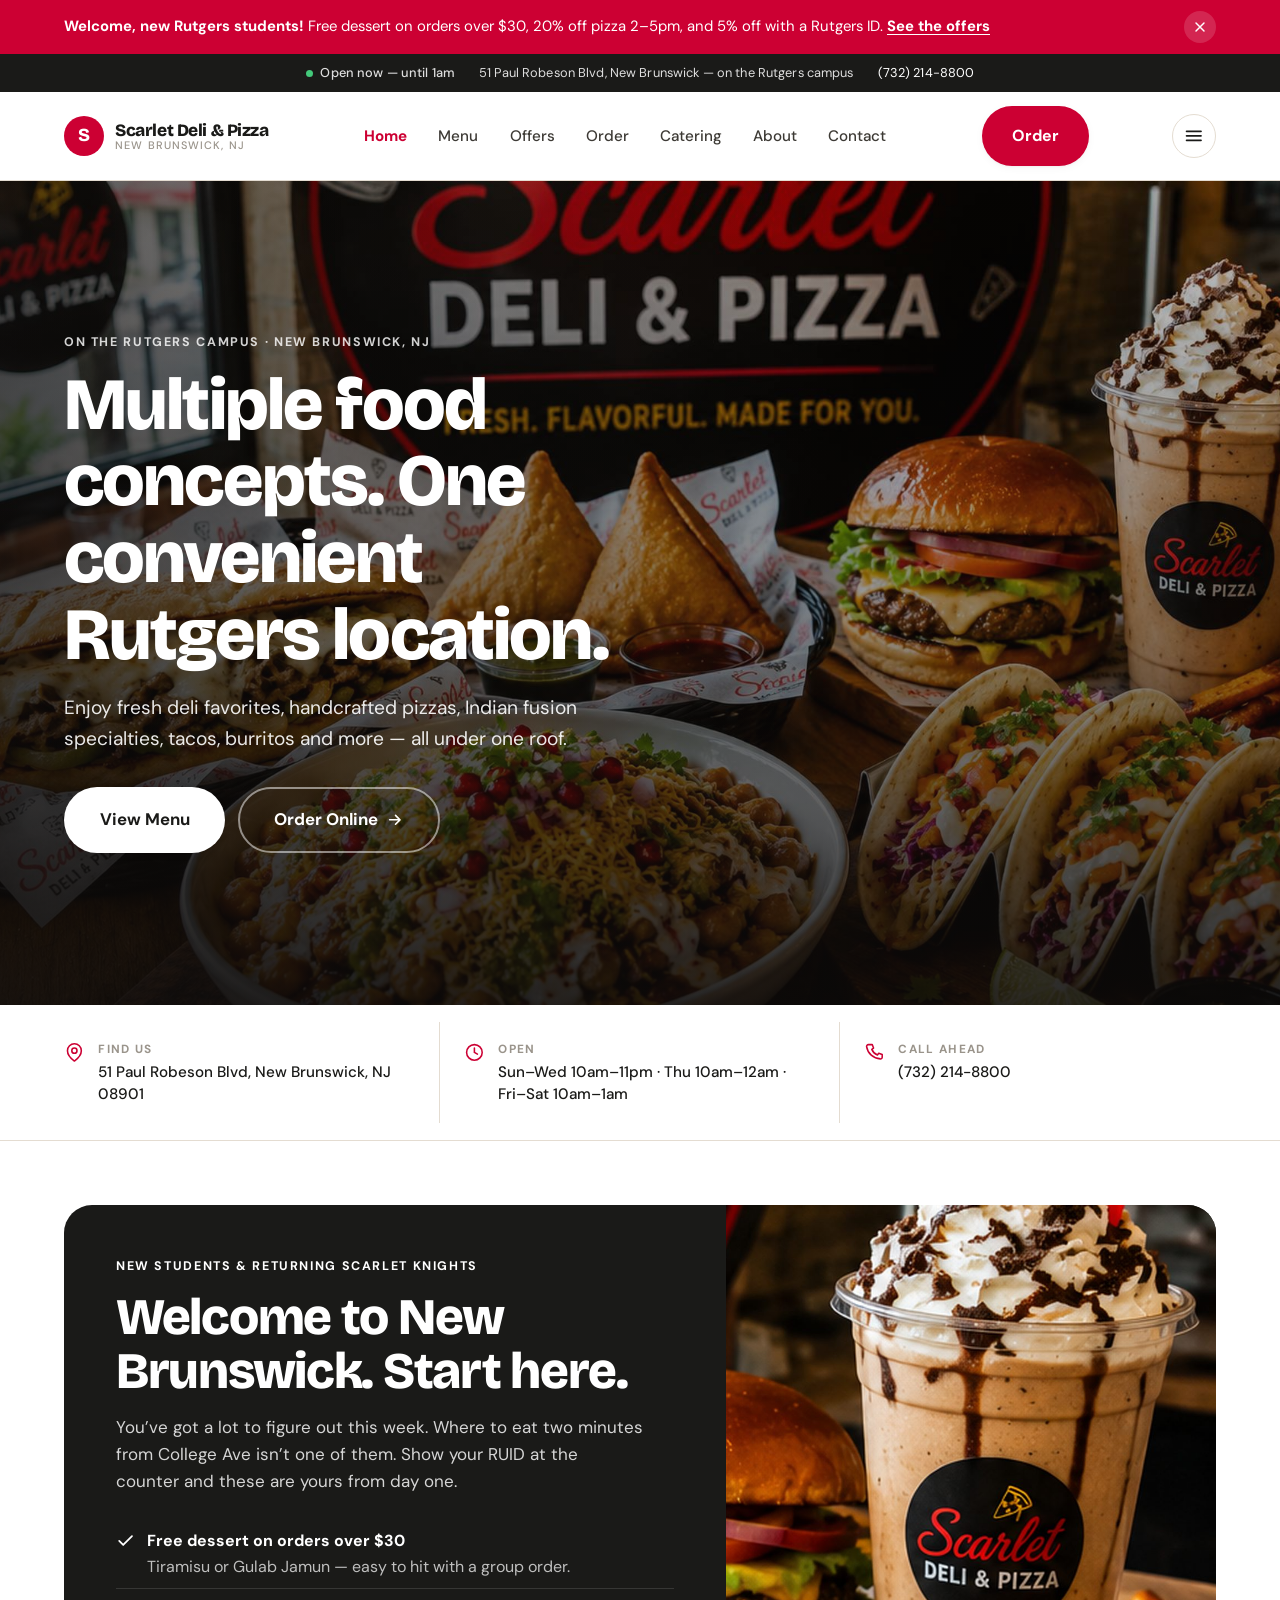
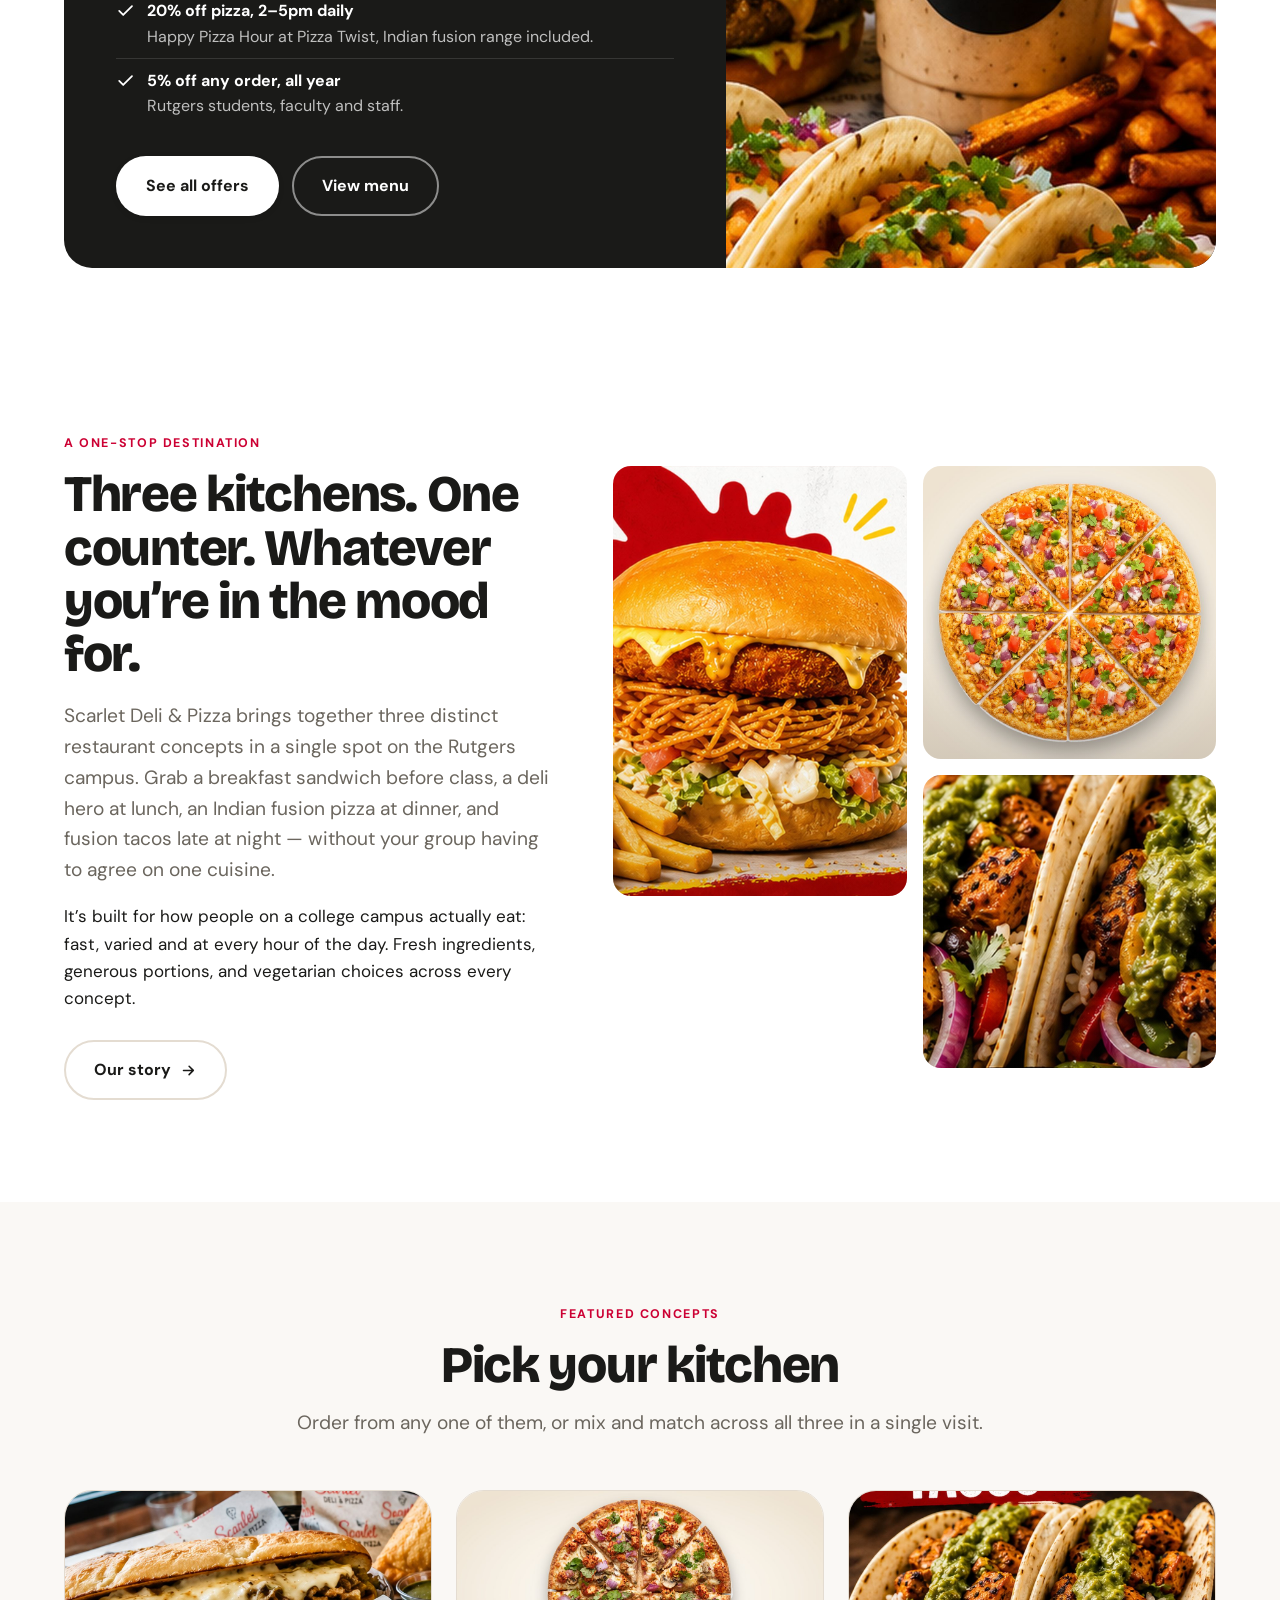
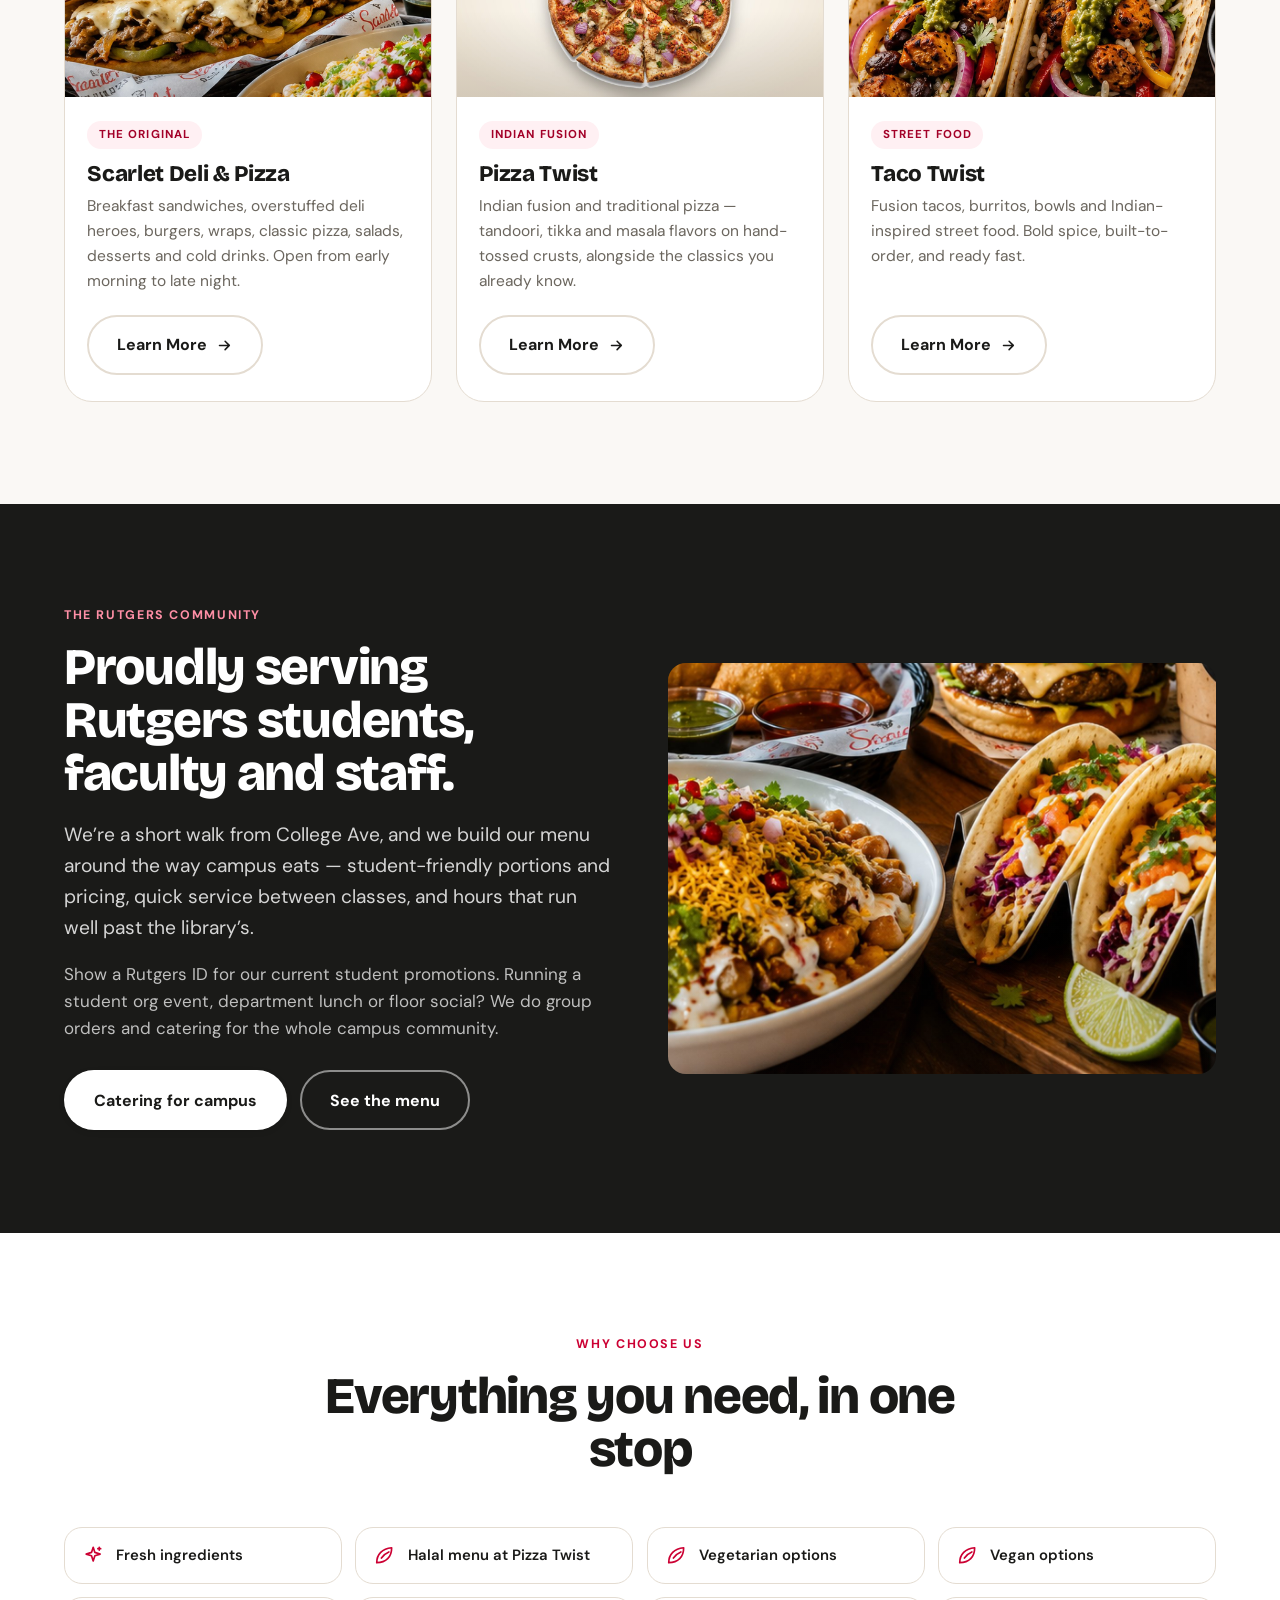
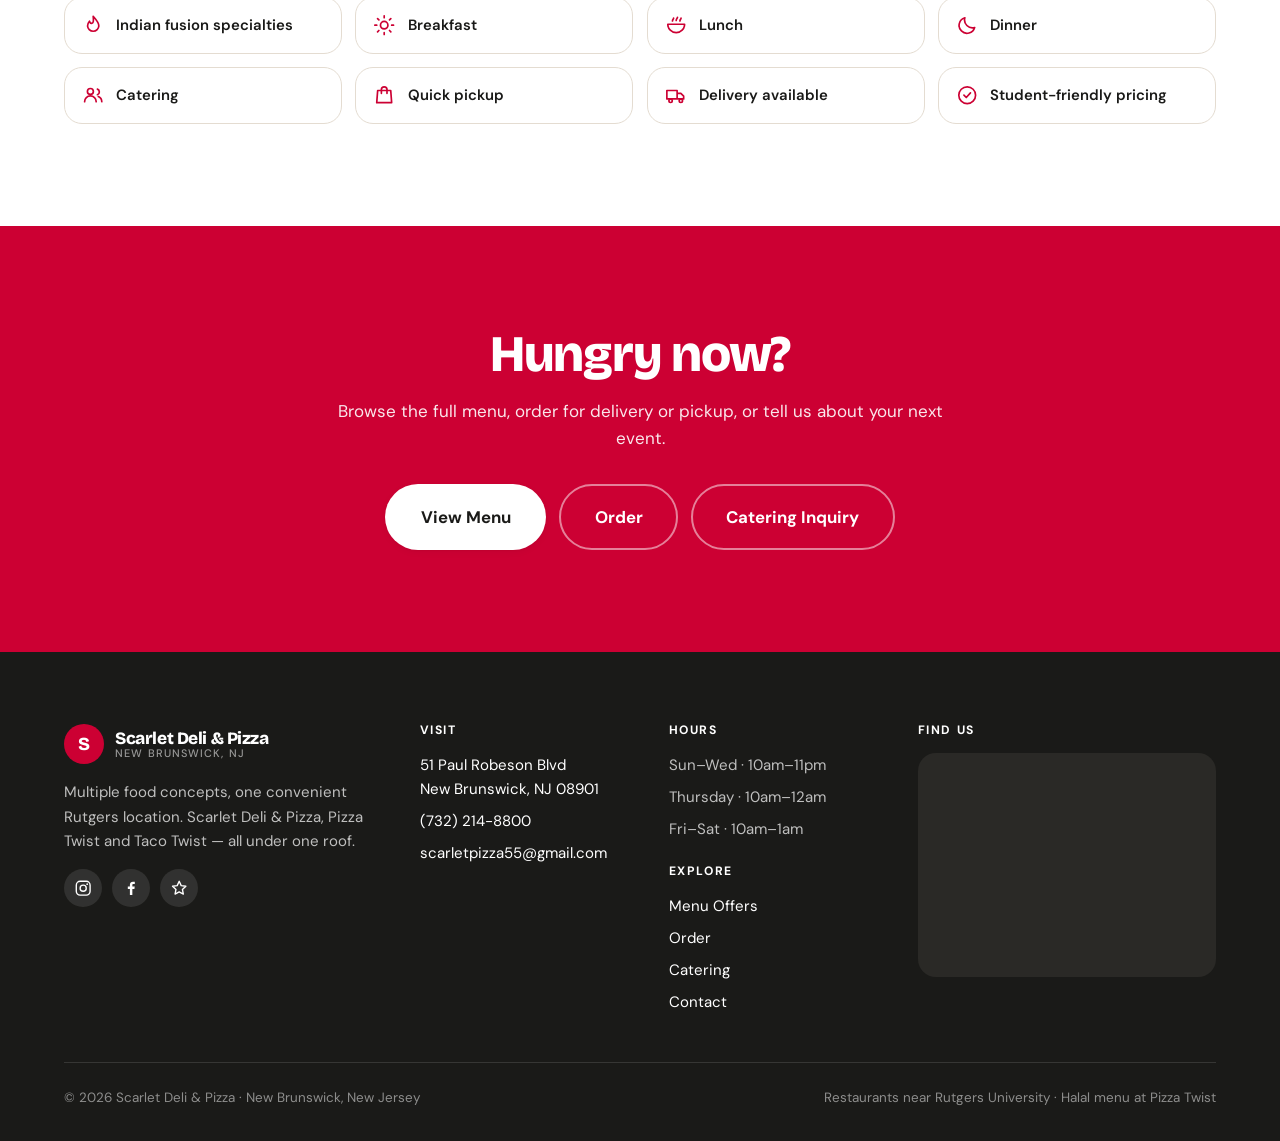
==== commit c78b5ea8: "Add files via upload" ====
--- a/index.html
+++ b/index.html
@@ -4,10 +4,10 @@
 <meta charset="utf-8">
 <meta name="viewport" content="width=device-width, initial-scale=1">
 <title>Scarlet Deli &amp; Pizza | Food Near Rutgers University, New Brunswick NJ</title>
-<meta name="description" content="Multi-concept restaurant near Rutgers University in New Brunswick, NJ. Deli sandwiches, burgers, wraps and pizza, plus Pizza Twist Indian fusion pizza and Taco Twist fusion tacos. Halal and vegetarian options. Order online or call ahead.">
+<meta name="description" content="Multi-concept restaurant near Rutgers University in New Brunswick, NJ. Deli sandwiches, burgers, wraps and pizza, plus Pizza Twist Indian fusion pizza and Taco Twist fusion tacos. Halal menu at Pizza Twist. Order online or call ahead.">
 <link rel="canonical" href="https://scarletdelipizza.com/index.html">
 <meta property="og:title" content="Scarlet Deli &amp; Pizza | Food Near Rutgers University, New Brunswick NJ">
-<meta property="og:description" content="Multi-concept restaurant near Rutgers University in New Brunswick, NJ. Deli sandwiches, burgers, wraps and pizza, plus Pizza Twist Indian fusion pizza and Taco Twist fusion tacos. Halal and vegetarian options. Order online or call ahead.">
+<meta property="og:description" content="Multi-concept restaurant near Rutgers University in New Brunswick, NJ. Deli sandwiches, burgers, wraps and pizza, plus Pizza Twist Indian fusion pizza and Taco Twist fusion tacos. Halal menu at Pizza Twist. Order online or call ahead.">
 <meta property="og:type" content="restaurant">
 <meta property="og:url" content="https://scarletdelipizza.com/index.html">
 <meta name="theme-color" content="#CC0033">
@@ -49,6 +49,16 @@
 
 <a class="skip" href="#main">Skip to content</a>
 
+<div class="announce" id="announce" hidden>
+  <div class="wrap">
+    <p><strong>Welcome, new Rutgers students!</strong> Free dessert on orders over $30, 20% off pizza 2&ndash;5pm,
+      and 5% off with a Rutgers ID. <a href="offers.html">See the offers</a></p>
+    <button class="announce__close" id="announceClose" aria-label="Dismiss announcement">
+      <svg viewBox="0 0 24 24" fill="none" stroke="currentColor" stroke-width="2.2" stroke-linecap="round" aria-hidden="true"><path d="M6 6l12 12M18 6L6 18"/></svg>
+    </button>
+  </div>
+</div>
+
 <div class="utility">
   <div class="wrap">
     <span class="status" id="status" data-open="unknown">
@@ -72,13 +82,14 @@
     <nav class="nav" aria-label="Main">
         <a href="index.html" aria-current="page">Home</a>
         <a href="menu.html">Menu</a>
-        <a href="order.html">Order Online</a>
+        <a href="offers.html">Offers</a>
+        <a href="order.html">Order</a>
         <a href="catering.html">Catering</a>
-        <a href="about.html">About Us</a>
+        <a href="about.html">About</a>
         <a href="contact.html">Contact</a>
     </nav>
 
-    <a class="btn header-cta" href="order.html">Order Online</a>
+    <a class="btn header-cta" href="order.html">Order</a>
 
     <button class="menu-toggle" id="menuToggle" aria-expanded="false" aria-controls="mobileNav" aria-label="Open menu">
       <svg class="icon-open" viewBox="0 0 24 24" fill="none" stroke="currentColor" stroke-width="2" stroke-linecap="round" aria-hidden="true"><path d="M4 7h16M4 12h16M4 17h16"/></svg>
@@ -89,11 +100,12 @@
   <div class="mobile-nav" id="mobileNav">
     <a href="index.html" aria-current="page">Home</a>
     <a href="menu.html">Menu</a>
-    <a href="order.html">Order Online</a>
+        <a href="offers.html">Offers</a>
+    <a href="order.html">Order</a>
     <a href="catering.html">Catering</a>
-    <a href="about.html">About Us</a>
+    <a href="about.html">About</a>
     <a href="contact.html">Contact</a>
-    <a class="btn btn--block" href="order.html">Order Online</a>
+    <a class="btn btn--block" href="order.html">Order</a>
   </div>
 </header>
 
@@ -137,6 +149,37 @@
     </div>
   </section>
 
+
+  <!-- ========== RUTGERS WELCOME BANNER ==========
+       Seasonal. To retire it after move-in, delete this whole
+       <section class="section section--tight"> block. -->
+  <section class="section section--tight">
+    <div class="wrap">
+      <div class="welcome reveal">
+        <div class="welcome__body">
+          <p class="eyebrow">New students &amp; returning Scarlet Knights</p>
+          <h2 class="h-lg">Welcome to New Brunswick. Start here.</h2>
+          <p>You&rsquo;ve got a lot to figure out this week. Where to eat two minutes from
+            College Ave isn&rsquo;t one of them. Show your RUID at the counter and these are
+            yours from day one.</p>
+          <ul class="welcome__deals">
+            <li><svg viewBox="0 0 24 24" fill="none" stroke="currentColor" stroke-width="2.2" stroke-linecap="round" stroke-linejoin="round" aria-hidden="true"><path d="M4 12.5l5 5L20 6.5"/></svg><div><strong>Free dessert on orders over $30</strong><br>
+              <span>Tiramisu or Gulab Jamun &mdash; easy to hit with a group order.</span></div></li>
+            <li><svg viewBox="0 0 24 24" fill="none" stroke="currentColor" stroke-width="2.2" stroke-linecap="round" stroke-linejoin="round" aria-hidden="true"><path d="M4 12.5l5 5L20 6.5"/></svg><div><strong>20% off pizza, 2&ndash;5pm daily</strong><br>
+              <span>Happy Pizza Hour at Pizza Twist, Indian fusion range included.</span></div></li>
+            <li><svg viewBox="0 0 24 24" fill="none" stroke="currentColor" stroke-width="2.2" stroke-linecap="round" stroke-linejoin="round" aria-hidden="true"><path d="M4 12.5l5 5L20 6.5"/></svg><div><strong>5% off any order, all year</strong><br>
+              <span>Rutgers students, faculty and staff.</span></div></li>
+          </ul>
+          <div class="btn-row">
+            <a class="btn btn--onDark" href="offers.html">See all offers</a>
+            <a class="btn btn--ghostDark" href="menu.html">View menu</a>
+          </div>
+        </div>
+        <div class="welcome__media" style="background-image:url('img/tall-shake.jpg')" aria-hidden="true"></div>
+      </div>
+    </div>
+  </section>
+
   <!-- ========== ABOUT ========== -->
   <section class="section">
     <div class="wrap">
@@ -149,7 +192,7 @@
             sandwich before class, a deli hero at lunch, an Indian fusion pizza at dinner, and
             fusion tacos late at night &mdash; without your group having to agree on one cuisine.</p>
           <p>It&rsquo;s built for how people on a college campus actually eat: fast, varied and
-            at every hour of the day. Fresh ingredients, generous portions, halal and vegetarian
+            at every hour of the day. Fresh ingredients, generous portions, and vegetarian
             choices across every concept.</p>
           <div class="btn-row" style="margin-top:1.75rem">
             <a class="btn btn--outline" href="about.html">Our story <svg viewBox="0 0 24 24" fill="none" stroke="currentColor" stroke-width="2.2" stroke-linecap="round" stroke-linejoin="round" aria-hidden="true"><path d="M5 12h13M13 6l6 6-6 6"/></svg></a>
@@ -245,7 +288,7 @@
       </div>
       <div class="features">
         <div class="feature reveal"><svg viewBox="0 0 24 24" fill="none" stroke="currentColor" stroke-width="1.8" stroke-linecap="round" stroke-linejoin="round" aria-hidden="true"><path d="M12 3.5 13.8 9 19.5 10.8 13.8 12.6 12 18.2 10.2 12.6 4.5 10.8 10.2 9z"/><path d="M18.5 3.5v3M17 5h3"/></svg><span>Fresh ingredients</span></div>
-        <div class="feature reveal"><svg viewBox="0 0 24 24" fill="none" stroke="currentColor" stroke-width="1.8" stroke-linecap="round" stroke-linejoin="round" aria-hidden="true"><path d="M4 20c0-9 6-15 16-16 0 10-6 16-16 16Z"/><path d="M9 15c2-3 4.5-5 8-6.5"/></svg><span>Halal options</span></div>
+        <div class="feature reveal"><svg viewBox="0 0 24 24" fill="none" stroke="currentColor" stroke-width="1.8" stroke-linecap="round" stroke-linejoin="round" aria-hidden="true"><path d="M4 20c0-9 6-15 16-16 0 10-6 16-16 16Z"/><path d="M9 15c2-3 4.5-5 8-6.5"/></svg><span>Halal menu at Pizza Twist</span></div>
         <div class="feature reveal"><svg viewBox="0 0 24 24" fill="none" stroke="currentColor" stroke-width="1.8" stroke-linecap="round" stroke-linejoin="round" aria-hidden="true"><path d="M4 20c0-9 6-15 16-16 0 10-6 16-16 16Z"/><path d="M9 15c2-3 4.5-5 8-6.5"/></svg><span>Vegetarian options</span></div>
         <div class="feature reveal"><svg viewBox="0 0 24 24" fill="none" stroke="currentColor" stroke-width="1.8" stroke-linecap="round" stroke-linejoin="round" aria-hidden="true"><path d="M4 20c0-9 6-15 16-16 0 10-6 16-16 16Z"/><path d="M9 15c2-3 4.5-5 8-6.5"/></svg><span>Vegan options</span></div>
         <div class="feature reveal"><svg viewBox="0 0 24 24" fill="none" stroke="currentColor" stroke-width="1.8" stroke-linecap="round" stroke-linejoin="round" aria-hidden="true"><path d="M12 2.5c3.5 4 6 6.5 6 10a6 6 0 0 1-12 0c0-2 .8-3.4 2-4.8.4 1.4 1.3 2.3 2.4 2.3 1.6 0 2.2-1.6 1.6-7.5Z"/></svg><span>Indian fusion specialties</span></div>
@@ -267,7 +310,7 @@
       <p>Browse the full menu, order for delivery or pickup, or tell us about your next event.</p>
       <div class="btn-row">
         <a class="btn btn--lg btn--onDark" href="menu.html">View Menu</a>
-        <a class="btn btn--lg btn--ghostDark" href="order.html">Order Online</a>
+        <a class="btn btn--lg btn--ghostDark" href="order.html">Order</a>
         <a class="btn btn--lg btn--ghostDark" href="catering.html">Catering Inquiry</a>
       </div>
     </div>
@@ -311,8 +354,9 @@
         </ul>
         <h4 style="margin-top:1.5rem">Explore</h4>
         <ul>
-          <li><a href="menu.html">Menu</a></li>
-          <li><a href="order.html">Order Online</a></li>
+          <li><a href="menu.html">Menu</a>
+        <a href="offers.html">Offers</a></li>
+          <li><a href="order.html">Order</a></li>
           <li><a href="catering.html">Catering</a></li>
           <li><a href="contact.html">Contact</a></li>
         </ul>
@@ -331,7 +375,7 @@
 
     <div class="colophon">
       <span>&copy; <span id="year">2026</span> Scarlet Deli &amp; Pizza &middot; New Brunswick, New Jersey</span>
-      <span>Restaurants near Rutgers University &middot; Halal &amp; vegetarian options</span>
+      <span>Restaurants near Rutgers University &middot; Halal menu at Pizza Twist</span>
     </div>
   </div>
 </footer>
--- a/style.css
+++ b/style.css
@@ -607,6 +607,180 @@
 
 .btn:disabled { opacity: .6; cursor: wait; transform: none; }
 
+
+/* ============================================================
+   Announcement bar
+   Sits above everything. Dismissible, and the choice is
+   remembered so it doesn't nag on every page view.
+   ============================================================ */
+
+.announce {
+  background: var(--scarlet);
+  color: #fff;
+  font-size: .93rem;
+  position: relative;
+  z-index: 110;
+}
+.announce .wrap {
+  display: flex; align-items: center; gap: 1rem;
+  padding-block: .7rem;
+}
+.announce p { margin: 0; flex: 1; line-height: 1.45; }
+.announce a {
+  color: #fff; text-decoration: underline;
+  text-underline-offset: 3px; font-weight: 700; white-space: nowrap;
+}
+.announce a:hover { color: var(--sand); }
+.announce__close {
+  flex: none; width: 2rem; height: 2rem; border-radius: 50%;
+  display: grid; place-items: center;
+  background: rgba(255,255,255,.15); border: 0; color: #fff; cursor: pointer;
+  transition: background .16s ease;
+}
+.announce__close:hover { background: rgba(255,255,255,.3); }
+.announce__close svg { width: 1rem; height: 1rem; }
+
+/* ============================================================
+   Welcome banner — homepage
+   ============================================================ */
+
+.welcome {
+  background: var(--ink);
+  color: #fff;
+  border-radius: var(--r-lg);
+  overflow: hidden;
+  display: grid;
+  position: relative;
+}
+@media (min-width: 56rem) { .welcome { grid-template-columns: 1.15fr .85fr; } }
+
+.welcome__body { padding: clamp(1.75rem, 5vw, 3.25rem); }
+.welcome__body .eyebrow { color: var(--amber); }
+.welcome__body h2 { margin-bottom: 1rem; }
+.welcome__body p { color: rgba(255,255,255,.82); max-width: 44ch; }
+
+.welcome__deals { list-style: none; margin: 1.5rem 0 1.75rem; padding: 0; }
+.welcome__deals li {
+  display: flex; gap: .75rem; align-items: flex-start;
+  padding-block: .55rem; font-size: 1rem;
+}
+.welcome__deals li + li { border-top: 1px solid rgba(255,255,255,.12); }
+.welcome__deals svg { width: 1.2rem; height: 1.2rem; color: var(--amber); flex: none; margin-top: .2rem; }
+.welcome__deals strong { color: #fff; }
+.welcome__deals span { color: rgba(255,255,255,.72); }
+
+.welcome__media { min-height: 14rem; background-size: cover; background-position: center; }
+
+/* ============================================================
+   Offer cards
+   ============================================================ */
+
+.offer {
+  border-radius: var(--r-lg); overflow: hidden;
+  border: 1px solid var(--sand-line);
+  background: var(--white);
+  display: flex; flex-direction: column;
+  transition: transform .22s ease, box-shadow .22s ease;
+}
+.offer:hover { transform: translateY(-4px); box-shadow: var(--e2); }
+
+.offer__band { padding: 1.6rem 1.5rem 1.5rem; }
+.offer__kind {
+  display: block; font-size: .74rem; font-weight: 700;
+  letter-spacing: .12em; text-transform: uppercase;
+  margin-bottom: .5rem; opacity: .85;
+}
+.offer__deal {
+  font-family: var(--display); font-weight: 800;
+  font-size: clamp(1.9rem, 4vw, 2.5rem);
+  letter-spacing: -.025em; line-height: 1; margin: 0;
+}
+
+.offer--amber  .offer__band { background: var(--amber); color: var(--ink); }
+.offer--scarlet .offer__band { background: var(--scarlet); color: #fff; }
+.offer--ink    .offer__band { background: var(--ink); color: #fff; }
+
+.offer__body { padding: 1.5rem; display: flex; flex-direction: column; flex: 1; }
+.offer__what { font-weight: 700; font-size: 1.05rem; margin-bottom: .6rem; }
+.offer__body p { color: var(--ink-soft); font-size: .96rem; }
+.offer__body .btn { margin-top: auto; align-self: flex-start; }
+
+/* ============================================================
+   Terms list
+   ============================================================ */
+
+.terms dl { margin: 0; }
+.terms dt {
+  font-weight: 700; font-size: 1rem;
+  padding-top: 1.1rem; margin-top: 1.1rem;
+  border-top: 1px solid var(--sand-line);
+}
+.terms dl > dt:first-child { border-top: 0; margin-top: 0; padding-top: 0; }
+.terms dd {
+  margin: .35rem 0 0; color: var(--ink-soft);
+  font-size: .95rem; max-width: 62ch;
+}
+
+
+/* ============================================================
+   Menu chooser — the three kitchens
+   ============================================================ */
+
+.chooser { display: grid; gap: 1.25rem; }
+@media (min-width: 46rem) { .chooser { grid-template-columns: repeat(3, 1fr); } }
+
+.chooser__card {
+  display: flex; flex-direction: column;
+  border-radius: var(--r-lg); overflow: hidden;
+  border: 1px solid var(--sand-line); background: var(--white);
+  text-decoration: none; color: var(--ink);
+  transition: transform .2s ease, box-shadow .2s ease, border-color .2s ease;
+}
+.chooser__card:hover {
+  transform: translateY(-4px); box-shadow: var(--e2); border-color: transparent;
+}
+.chooser__media {
+  display: block; aspect-ratio: 16/9;
+  background-size: cover; background-position: center;
+}
+.chooser__body { padding: 1.15rem 1.25rem 1.3rem; }
+.chooser__kind {
+  display: block; font-size: .72rem; font-weight: 700;
+  letter-spacing: .1em; text-transform: uppercase;
+  color: var(--ink-faint); margin-bottom: .35rem;
+}
+.chooser__name {
+  display: flex; align-items: center; gap: .45rem;
+  font-family: var(--display); font-weight: 800;
+  font-size: 1.4rem; letter-spacing: -.02em; line-height: 1.1;
+}
+.chooser__name svg { width: .8em; height: .8em; color: var(--scarlet); flex: none; }
+.chooser__note {
+  display: block; margin-top: .3rem;
+  font-size: .88rem; color: var(--ink-soft);
+}
+
+.chooser__card--pizza:hover { box-shadow: 0 12px 32px rgba(204,0,51,.18); }
+.chooser__card--taco:hover  { box-shadow: 0 12px 32px rgba(46,125,82,.18); }
+
+/* Brand pills in the sticky category strip */
+.cat-nav__brand {
+  flex: none; display: inline-flex; align-items: center; gap: .4rem;
+  font-size: .9rem; font-weight: 700; white-space: nowrap;
+  text-decoration: none; padding: .5rem 1rem;
+  border-radius: var(--pill); border: 1px solid transparent;
+  transition: opacity .16s ease;
+}
+.cat-nav__brand svg { width: .85em; height: .85em; }
+.cat-nav__brand:hover { opacity: .85; }
+.cat-nav__brand--pizza { background: var(--scarlet); color: #fff; }
+.cat-nav__brand--taco  { background: var(--leaf); color: #fff; }
+
+.cat-nav__sep {
+  flex: none; width: 1px; align-self: stretch;
+  background: var(--sand-line); margin-inline: .35rem;
+}
+
 /* ============================================================
    Reveal on scroll
    ============================================================ */
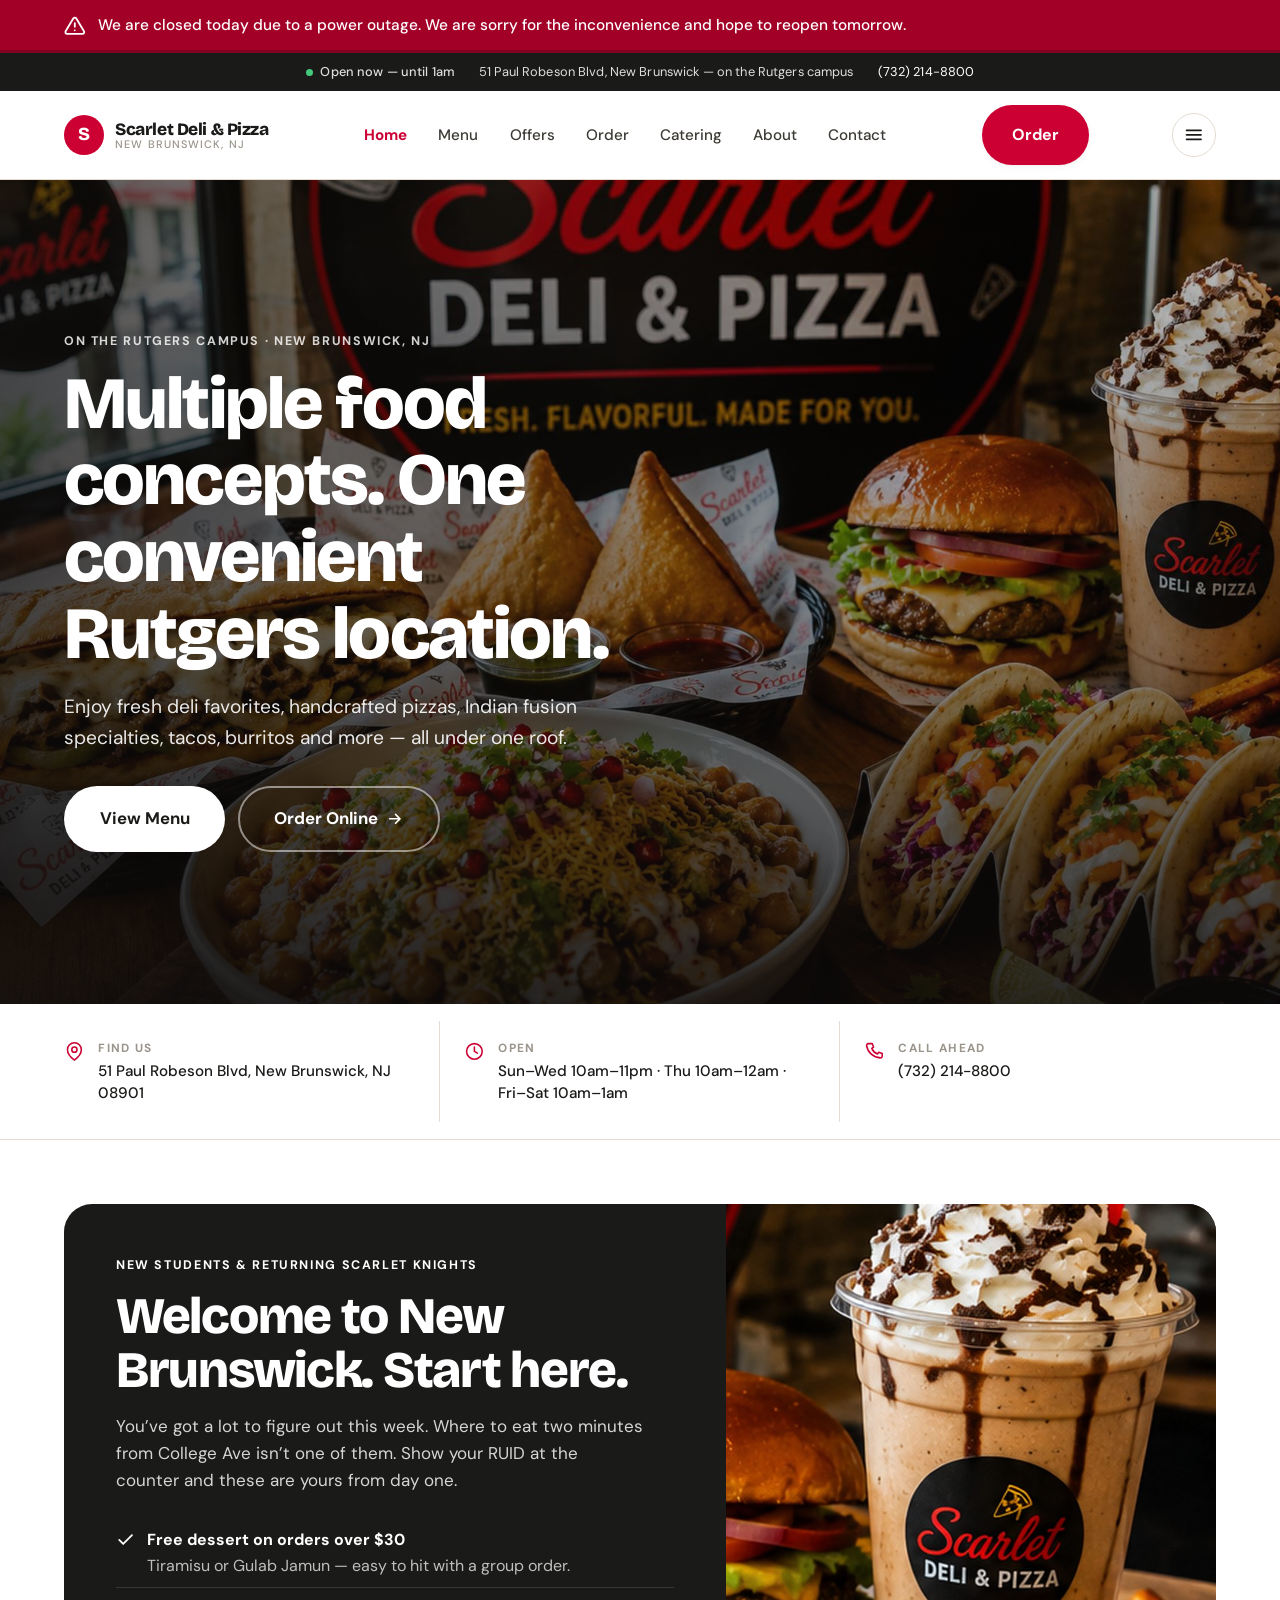
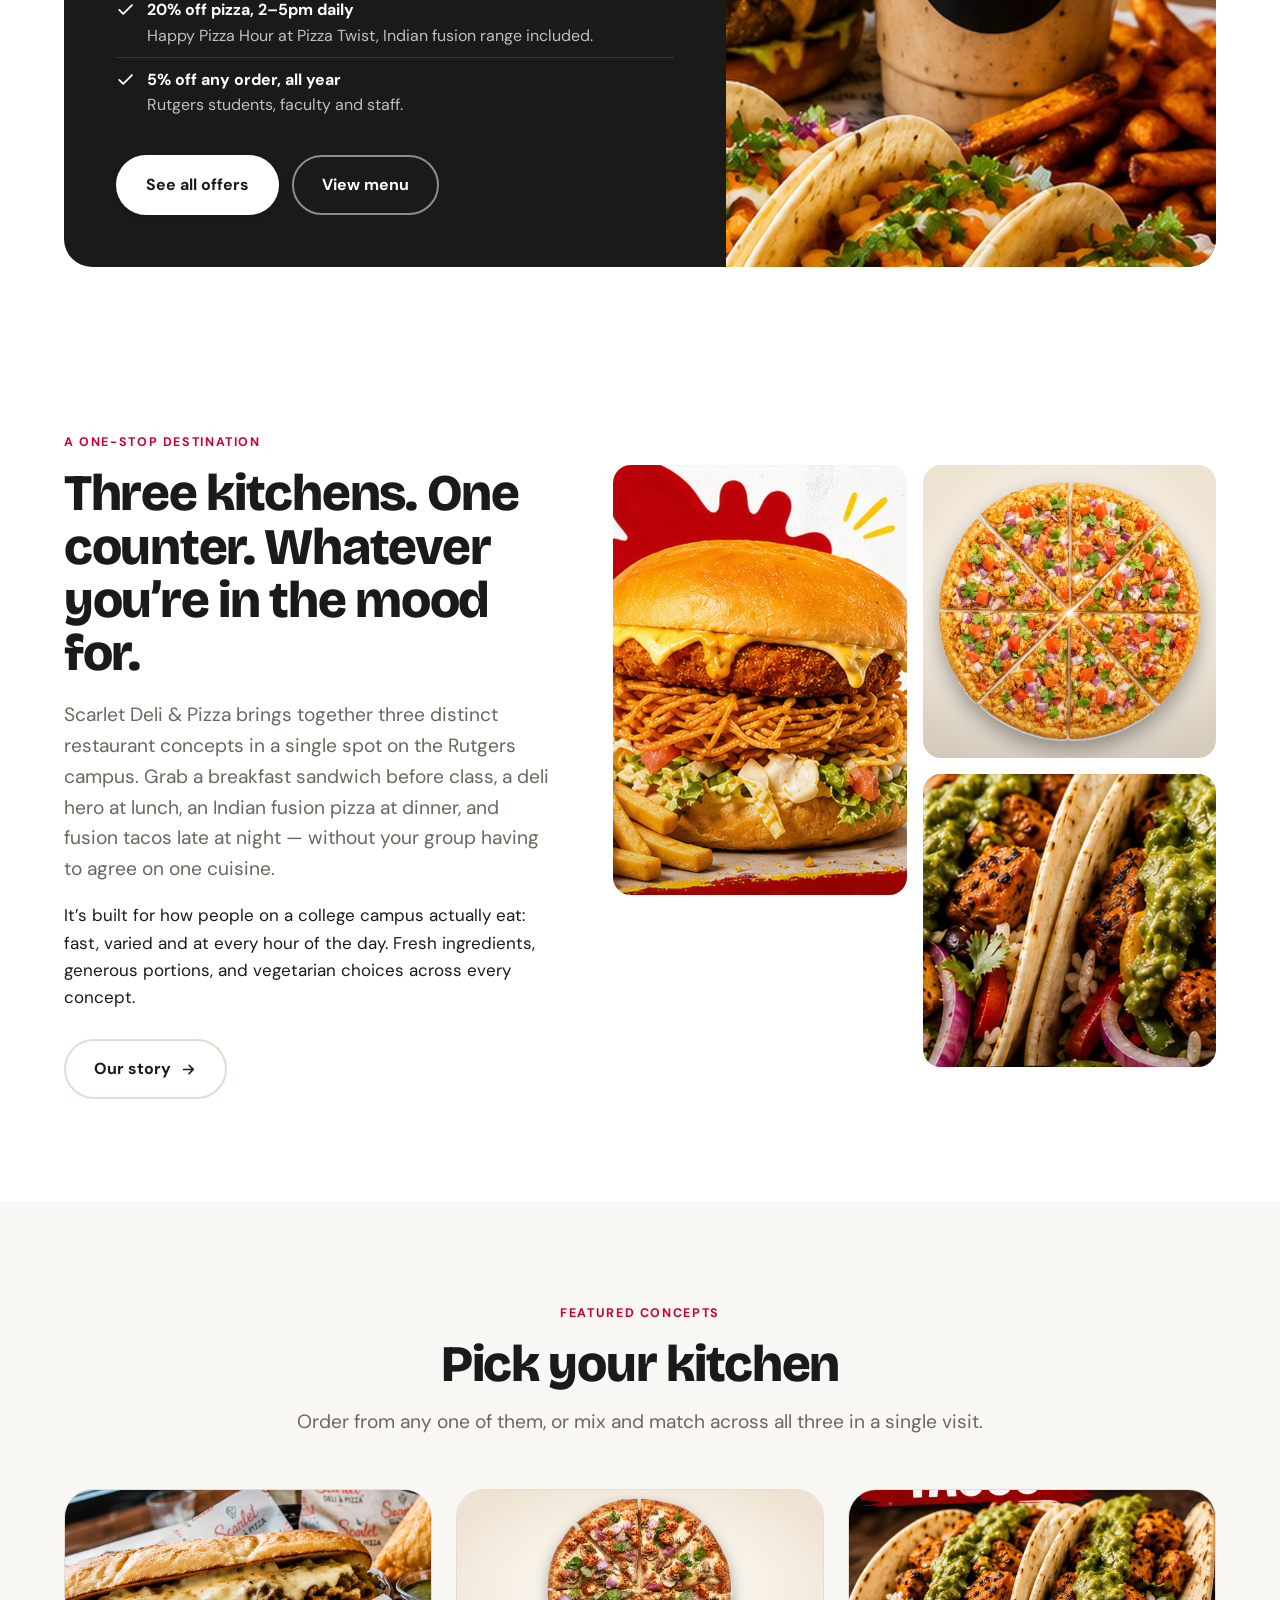
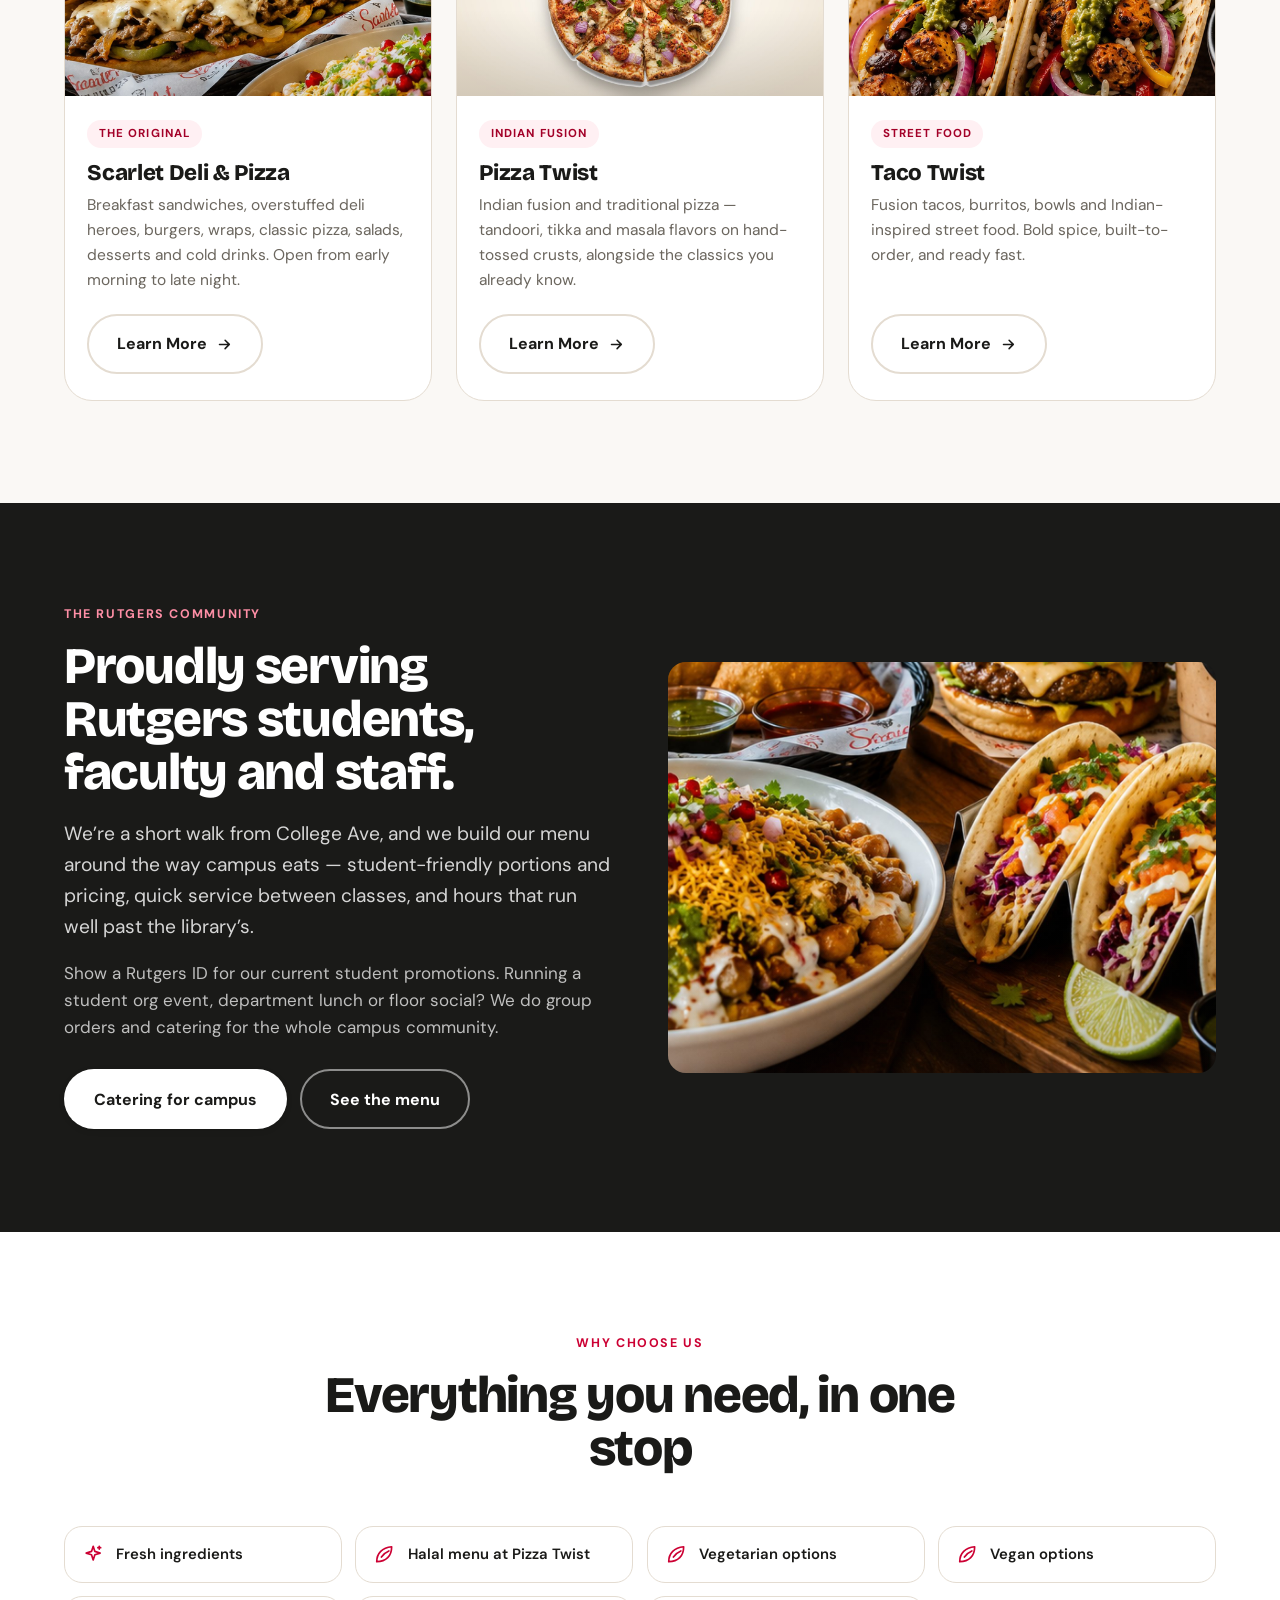
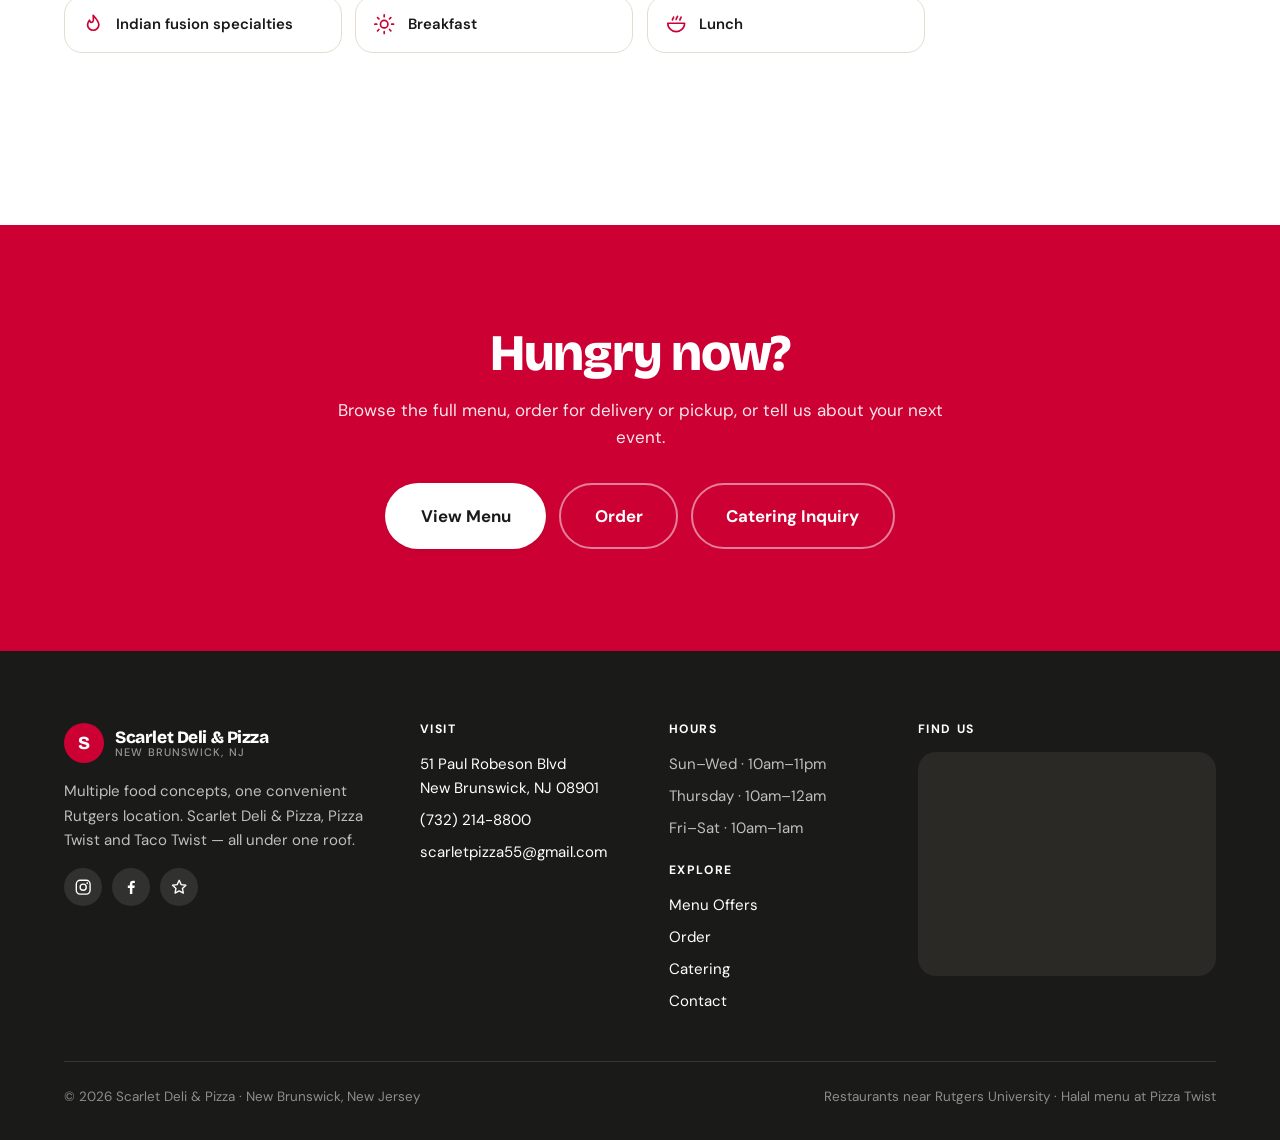
==== commit a138cb2f: "Add files via upload" ====
--- a/index.html
+++ b/index.html
@@ -49,6 +49,13 @@
 
 <a class="skip" href="#main">Skip to content</a>
 
+<div class="notice" id="notice" hidden role="status" aria-live="polite">
+  <div class="wrap">
+    <svg class="notice__icon" viewBox="0 0 24 24" fill="none" stroke="currentColor" stroke-width="2" stroke-linecap="round" stroke-linejoin="round" aria-hidden="true"><path d="M12 9v4"/><path d="M12 17h.01"/><path d="M10.3 3.9 1.8 18a2 2 0 0 0 1.7 3h17a2 2 0 0 0 1.7-3L13.7 3.9a2 2 0 0 0-3.4 0Z"/></svg>
+    <p id="noticeText"></p>
+  </div>
+</div>
+
 <div class="announce" id="announce" hidden>
   <div class="wrap">
     <p><strong>Welcome, new Rutgers students!</strong> Free dessert on orders over $30, 20% off pizza 2&ndash;5pm,
@@ -139,7 +146,7 @@
       <dl class="infobar__cell">
         <svg viewBox="0 0 24 24" fill="none" stroke="currentColor" stroke-width="1.8" stroke-linecap="round" stroke-linejoin="round" aria-hidden="true"><circle cx="12" cy="12" r="9"/><path d="M12 7v5l3.5 2"/></svg>
         <div><dt>Open</dt>
-        <dd>Sun&ndash;Wed 10am&ndash;11pm &middot; Thu 10am&ndash;12am &middot; Fri&ndash;Sat 10am&ndash;1am</dd></div>
+        <dd class="js-hours-short">Sun&ndash;Wed 10am&ndash;11pm &middot; Thu 10am&ndash;12am &middot; Fri&ndash;Sat 10am&ndash;1am</dd></div>
       </dl>
       <dl class="infobar__cell">
         <svg viewBox="0 0 24 24" fill="none" stroke="currentColor" stroke-width="1.8" stroke-linecap="round" stroke-linejoin="round" aria-hidden="true"><path d="M6.5 3h3l1.5 4-2 1.5a12 12 0 0 0 6.5 6.5L17 13l4 1.5v3a2 2 0 0 1-2.2 2A17 17 0 0 1 3 5.2 2 2 0 0 1 5 3h1.5Z"/></svg>
@@ -347,7 +354,7 @@
 
       <div>
         <h4>Hours</h4>
-        <ul>
+        <ul class="js-hours-list">
           <li>Sun&ndash;Wed &middot; 10am&ndash;11pm</li>
           <li>Thursday &middot; 10am&ndash;12am</li>
           <li>Fri&ndash;Sat &middot; 10am&ndash;1am</li>
--- a/style.css
+++ b/style.css
@@ -781,6 +781,43 @@
   background: var(--sand-line); margin-inline: .35rem;
 }
 
+
+/* ============================================================
+   Operational notice banner
+   Driven by notice.txt. Sits above everything, including the
+   marketing announcement bar, which hides while this is showing.
+   ============================================================ */
+
+.notice {
+  background: var(--scarlet-dk);
+  color: #fff;
+  font-size: .96rem;
+  font-weight: 500;
+  position: relative;
+  z-index: 120;
+  border-bottom: 3px solid rgba(0,0,0,.2);
+}
+.notice .wrap {
+  display: flex; align-items: flex-start; gap: .75rem;
+  padding-block: .85rem;
+}
+.notice p { margin: 0; line-height: 1.45; }
+.notice a { color: #fff; text-decoration: underline; text-underline-offset: 3px; }
+.notice__icon {
+  width: 1.35rem; height: 1.35rem; flex: none; margin-top: .1rem;
+}
+
+/* alert — closures and urgent problems */
+.notice--alert { background: #A30028; }
+
+/* notice — early close, limited menu, delays */
+.notice--notice { background: var(--amber-dk, #C97F17); color: #fff; }
+.notice--notice .notice__icon { color: #fff; }
+
+/* info — general announcements */
+.notice--info { background: var(--ink); }
+.notice--info .notice__icon { color: var(--amber); }
+
 /* ============================================================
    Reveal on scroll
    ============================================================ */
